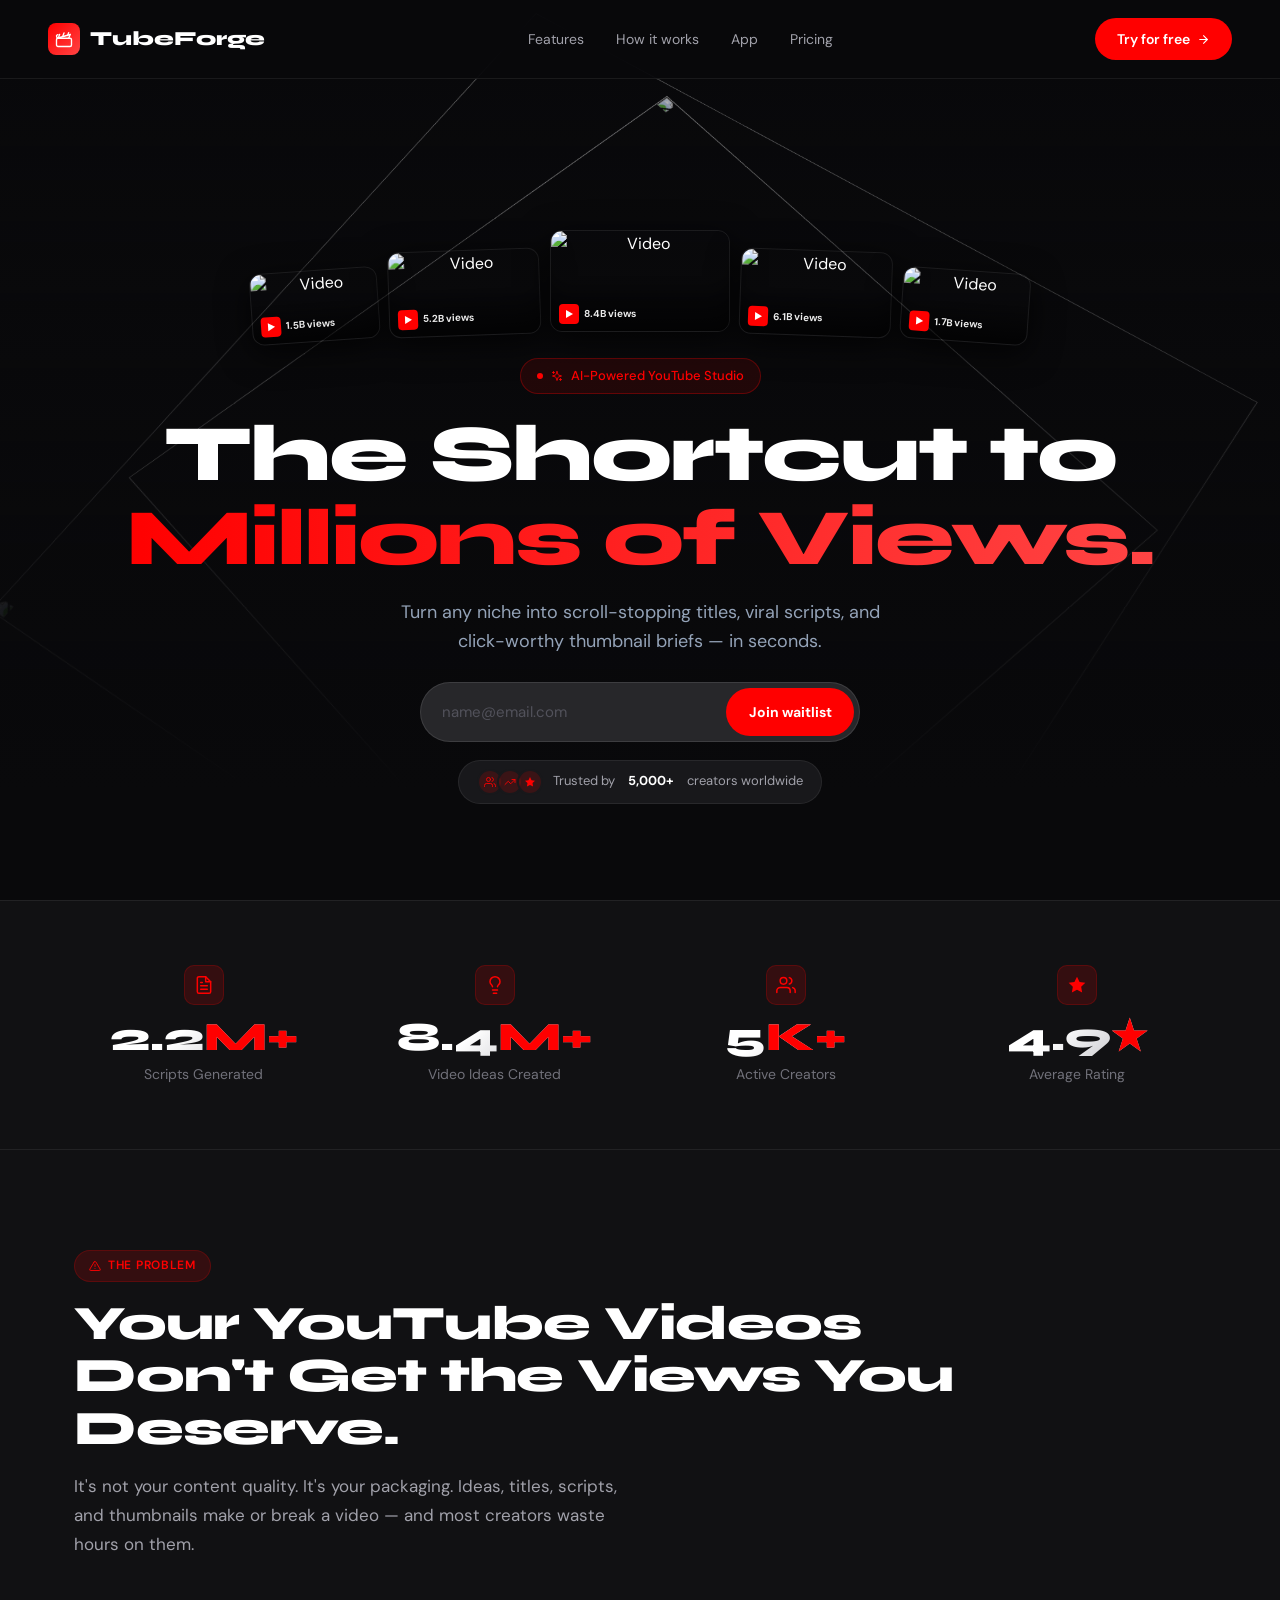
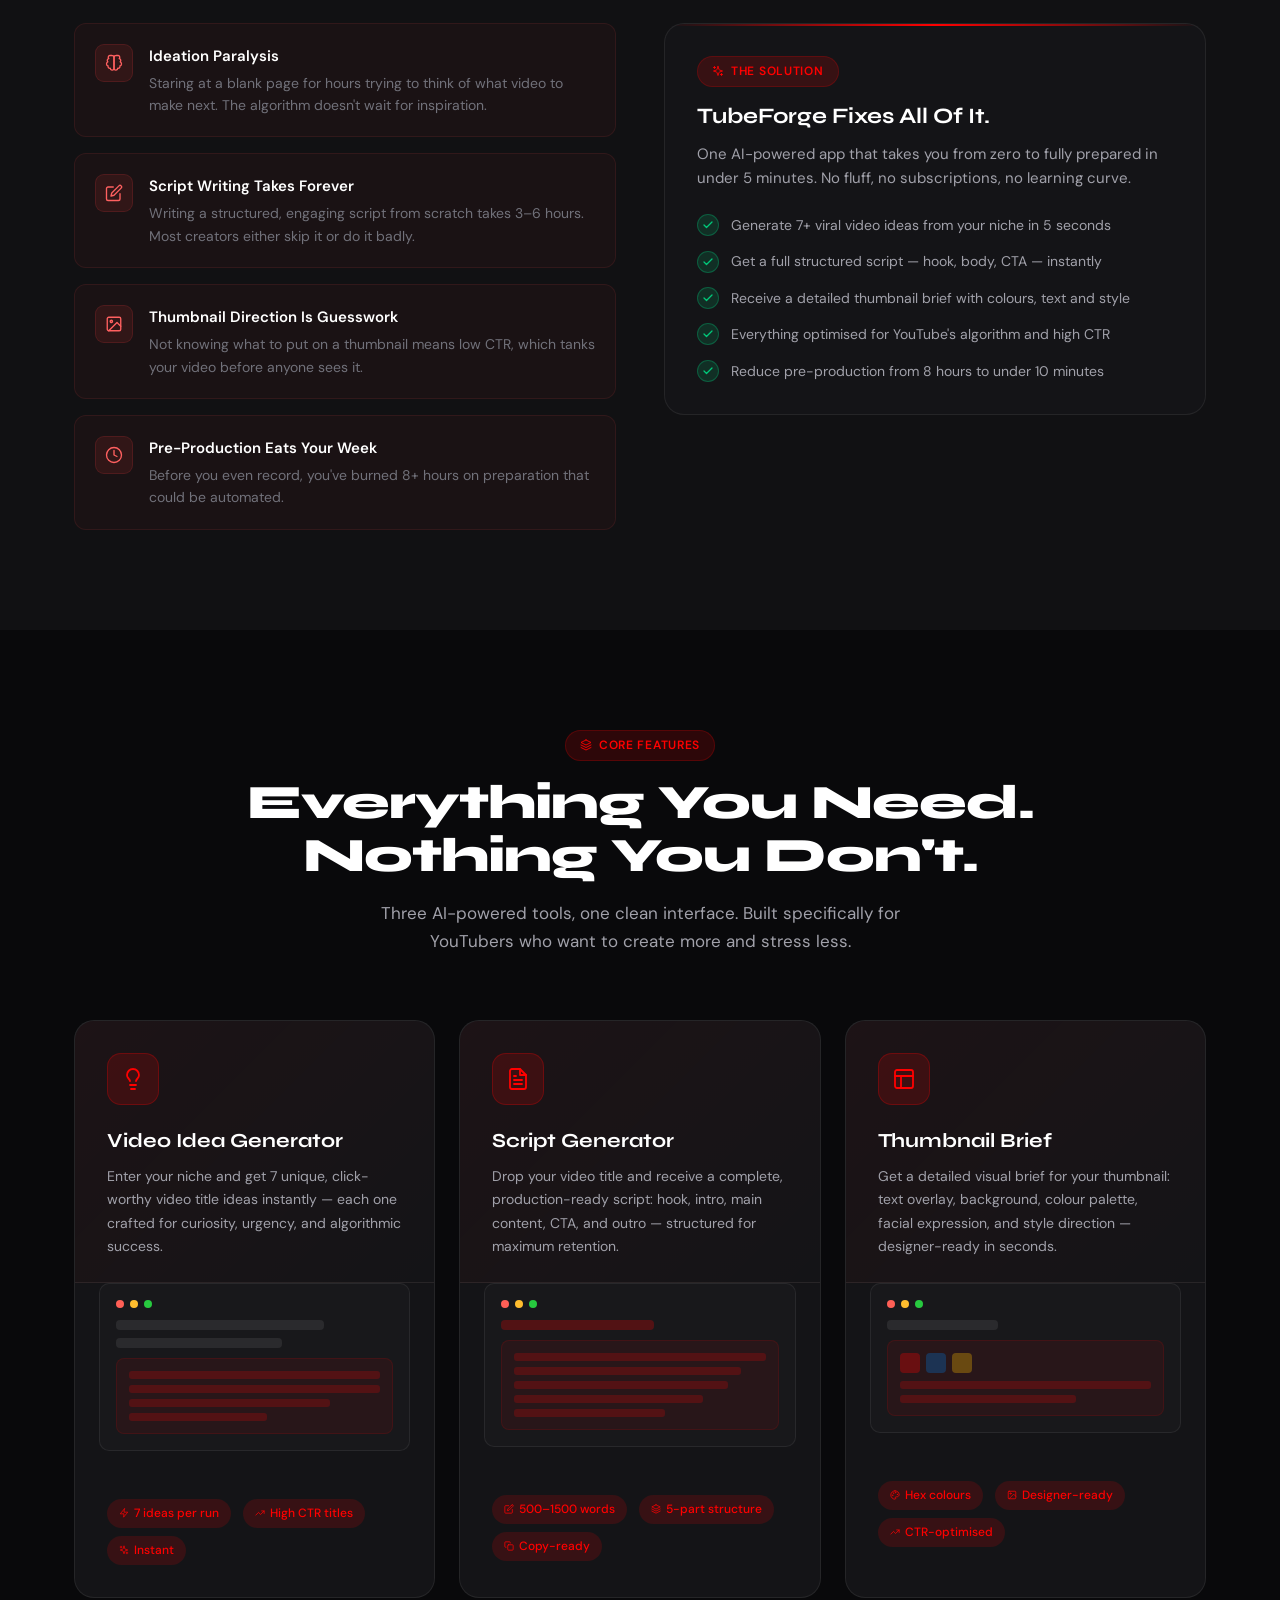
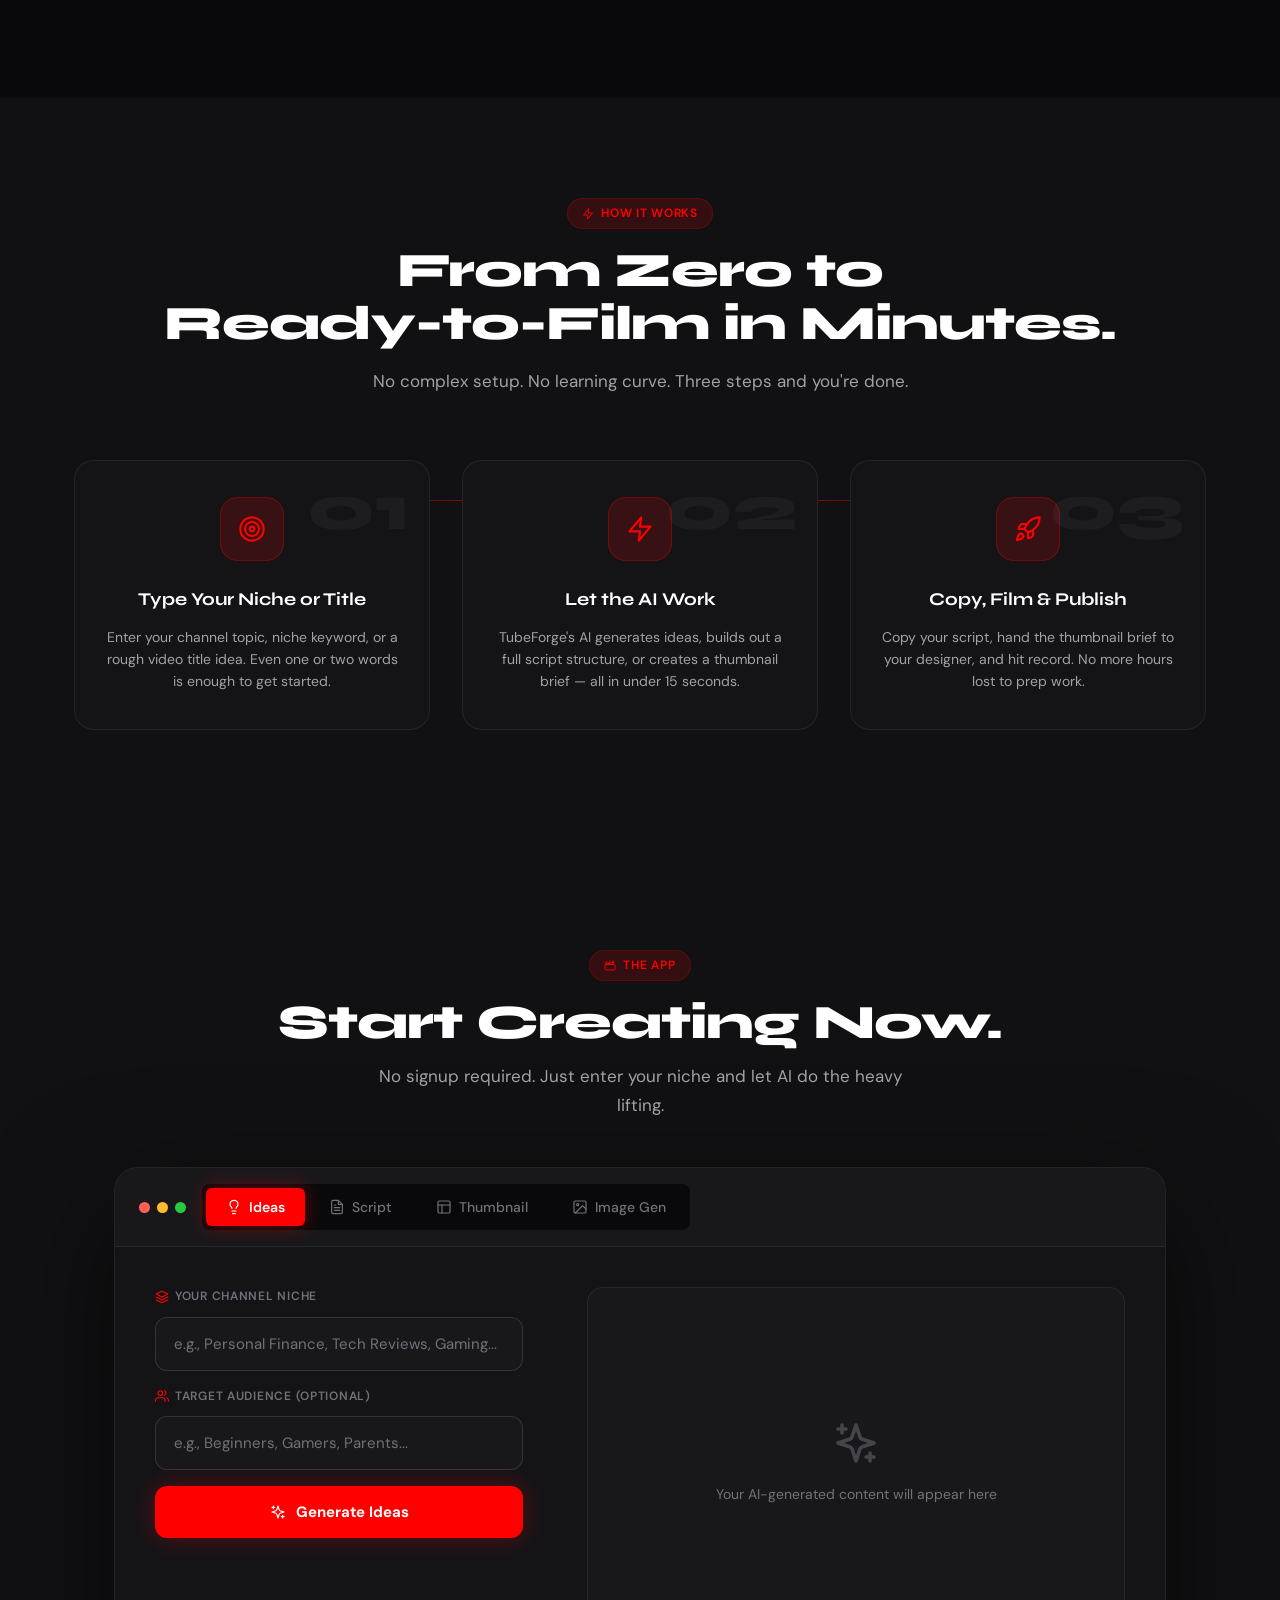
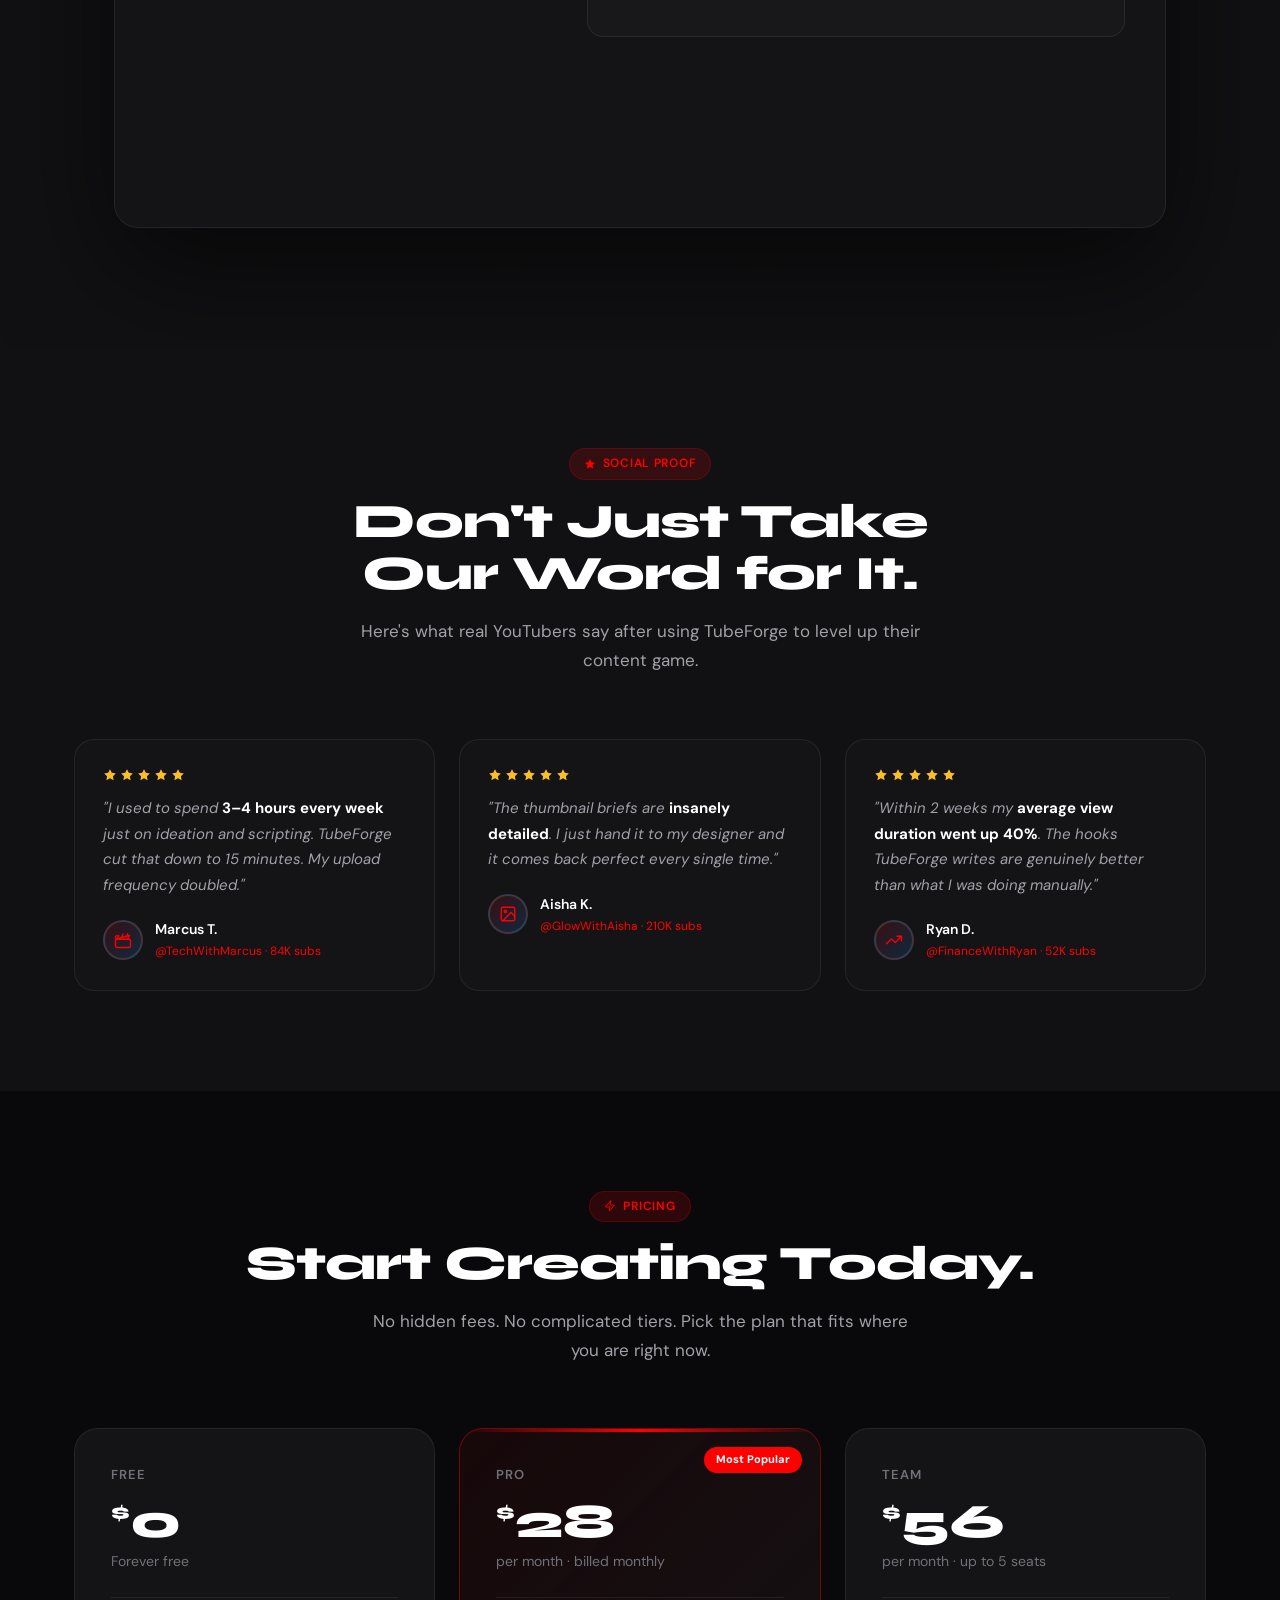
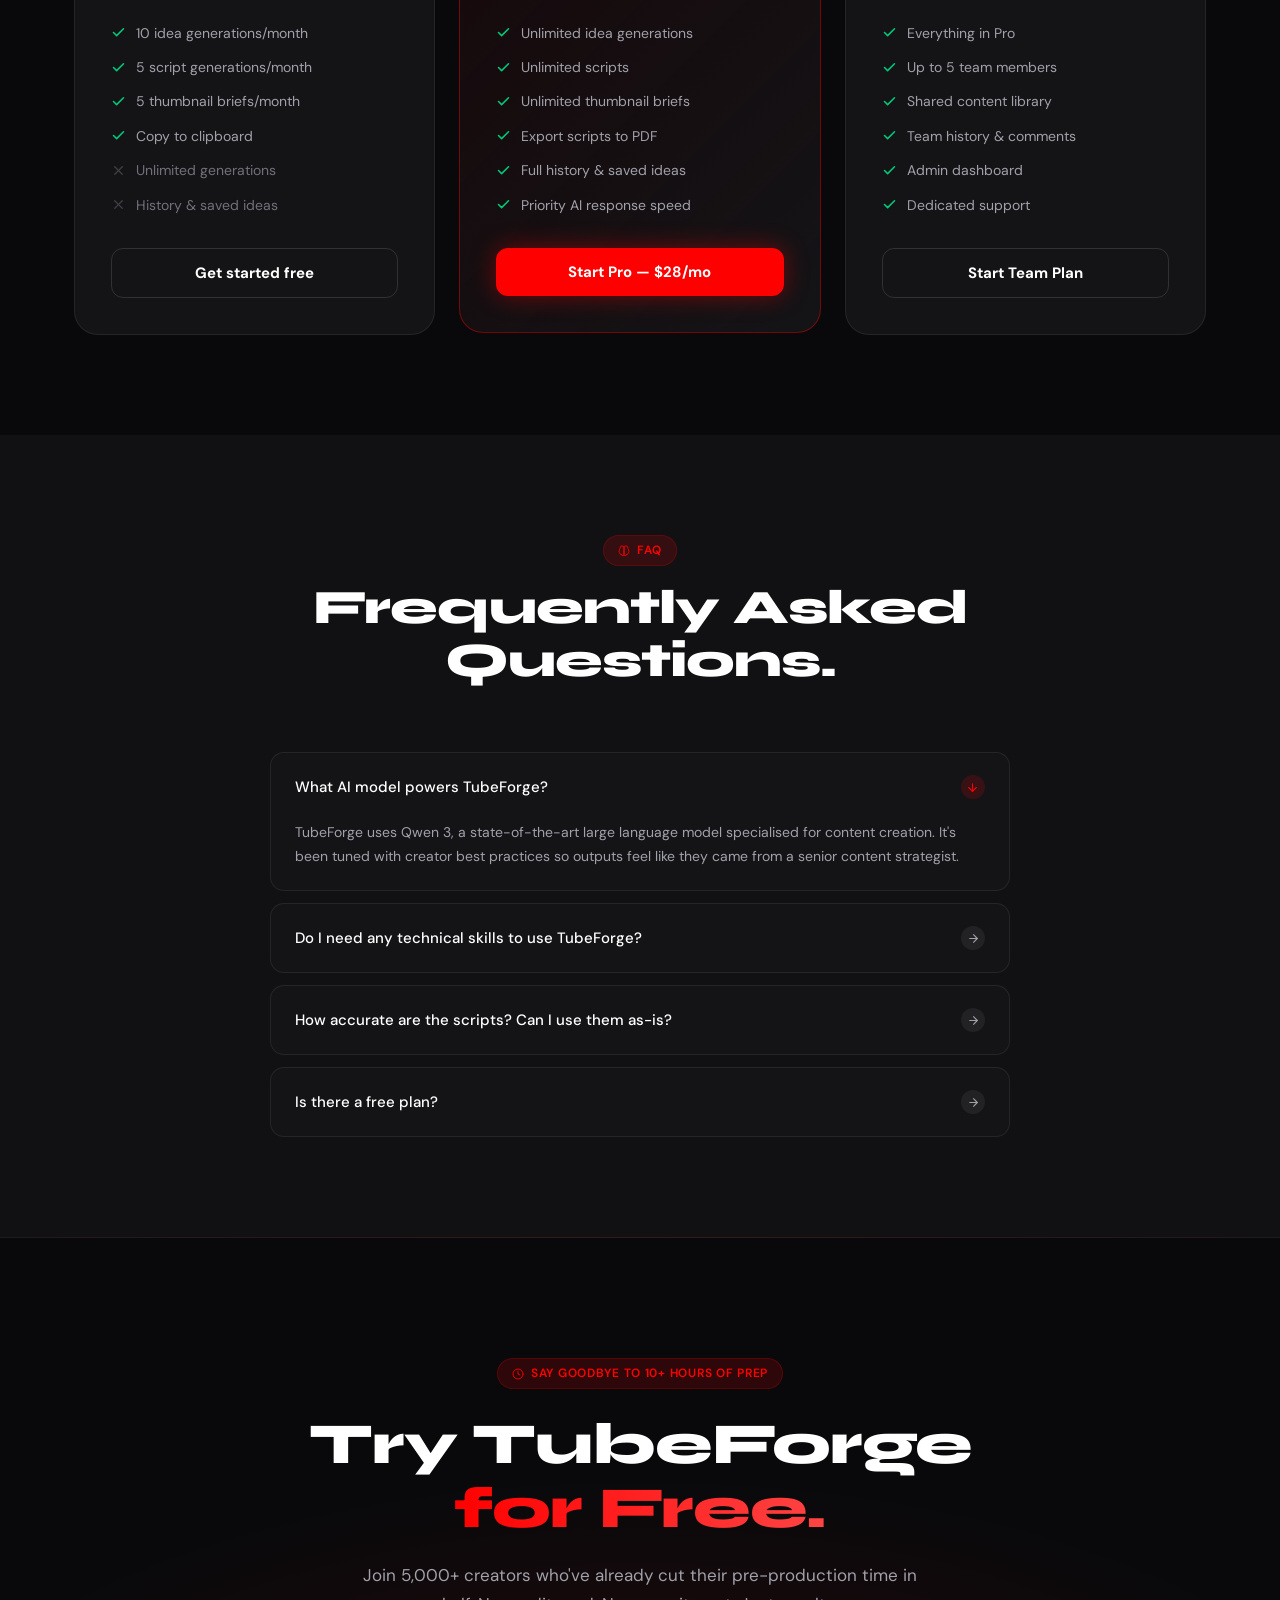
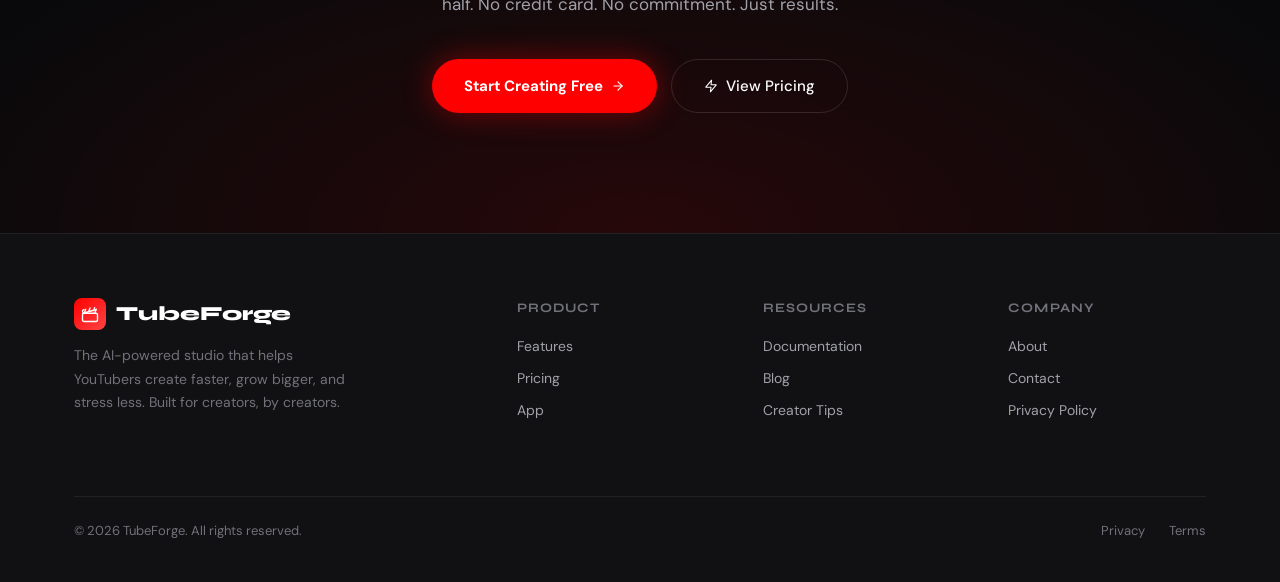
==== target/classes/static/index.html @ 84f844b1 "Initial commit - TubeForge 1.0" ====
<!DOCTYPE html>
<html lang="en">
<head>
  <meta charset="UTF-8" />
  <meta name="viewport" content="width=device-width, initial-scale=1.0" />
  <title>TubeForge — AI Studio for YouTubers</title>
  <link rel="preconnect" href="https://fonts.googleapis.com" />
  <link href="https://fonts.googleapis.com/css2?family=Syne:wght@400;500;600;700;800&family=DM+Sans:ital,opsz,wght@0,9..40,300;0,9..40,400;0,9..40,500;0,9..40,600;1,9..40,400&display=swap" rel="stylesheet" />
  <link rel="stylesheet" href="style.css" />

  <svg xmlns="http://www.w3.org/2000/svg" style="display:none">
    <symbol id="ic-clapper" viewBox="0 0 24 24" fill="none" stroke="currentColor" stroke-width="1.8" stroke-linecap="round" stroke-linejoin="round">
      <path d="M20.2 6 3 11l-.9-2.4c-.3-.8.1-1.7.9-2l1-.3"/><path d="m20.2 6-1.7 4.3"/><path d="M6.2 5.8 5 9.1"/><path d="M12 3.9 10.5 8"/><path d="m18.2 3.5-1.5 4"/><rect x="2" y="11" width="20" height="11" rx="2"/>
    </symbol>
    <symbol id="ic-bulb" viewBox="0 0 24 24" fill="none" stroke="currentColor" stroke-width="1.8" stroke-linecap="round" stroke-linejoin="round">
      <path d="M15 14c.2-1 .7-1.7 1.5-2.5 1-.9 1.5-2.2 1.5-3.5A6 6 0 0 0 6 8c0 1 .2 2.2 1.5 3.5.7.7 1.3 1.5 1.5 2.5"/><path d="M9 18h6M10 22h4"/>
    </symbol>
    <symbol id="ic-doc" viewBox="0 0 24 24" fill="none" stroke="currentColor" stroke-width="1.8" stroke-linecap="round" stroke-linejoin="round">
      <path d="M14 2H6a2 2 0 0 0-2 2v16a2 2 0 0 0 2 2h12a2 2 0 0 0 2-2V8z"/><polyline points="14 2 14 8 20 8"/><line x1="16" y1="13" x2="8" y2="13"/><line x1="16" y1="17" x2="8" y2="17"/><line x1="10" y1="9" x2="8" y2="9"/>
    </symbol>
    <symbol id="ic-image" viewBox="0 0 24 24" fill="none" stroke="currentColor" stroke-width="1.8" stroke-linecap="round" stroke-linejoin="round">
      <rect x="3" y="3" width="18" height="18" rx="2"/><circle cx="8.5" cy="8.5" r="1.5"/><polyline points="21 15 16 10 5 21"/>
    </symbol>
    <symbol id="ic-target" viewBox="0 0 24 24" fill="none" stroke="currentColor" stroke-width="1.8" stroke-linecap="round" stroke-linejoin="round">
      <circle cx="12" cy="12" r="10"/><circle cx="12" cy="12" r="6"/><circle cx="12" cy="12" r="2"/>
    </symbol>
    <symbol id="ic-zap" viewBox="0 0 24 24" fill="none" stroke="currentColor" stroke-width="1.8" stroke-linecap="round" stroke-linejoin="round">
      <polygon points="13 2 3 14 12 14 11 22 21 10 12 10 13 2"/>
    </symbol>
    <symbol id="ic-rocket" viewBox="0 0 24 24" fill="none" stroke="currentColor" stroke-width="1.8" stroke-linecap="round" stroke-linejoin="round">
      <path d="M4.5 16.5c-1.5 1.26-2 5-2 5s3.74-.5 5-2c.71-.84.7-2.13-.09-2.91a2.18 2.18 0 0 0-2.91-.09z"/><path d="m12 15-3-3a22 22 0 0 1 2-3.95A12.88 12.88 0 0 1 22 2c0 2.72-.78 7.5-6 11a22.35 22.35 0 0 1-4 2z"/><path d="M9 12H4s.55-3.03 2-4c1.62-1.08 5 0 5 0"/><path d="M12 15v5s3.03-.55 4-2c1.08-1.62 0-5 0-5"/>
    </symbol>
    <symbol id="ic-brain" viewBox="0 0 24 24" fill="none" stroke="currentColor" stroke-width="1.8" stroke-linecap="round" stroke-linejoin="round">
      <path d="M9.5 2A2.5 2.5 0 0 1 12 4.5v15a2.5 2.5 0 0 1-4.96-.44 2.5 2.5 0 0 1-2.96-3.08 3 3 0 0 1-.34-5.58 2.5 2.5 0 0 1 1.32-4.24 2.5 2.5 0 0 1 1.44-4.24Z"/><path d="M14.5 2A2.5 2.5 0 0 0 12 4.5v15a2.5 2.5 0 0 0 4.96-.44 2.5 2.5 0 0 0 2.96-3.08 3 3 0 0 0 .34-5.58 2.5 2.5 0 0 0-1.32-4.24 2.5 2.5 0 0 0-1.44-4.24Z"/>
    </symbol>
    <symbol id="ic-clock" viewBox="0 0 24 24" fill="none" stroke="currentColor" stroke-width="1.8" stroke-linecap="round" stroke-linejoin="round">
      <circle cx="12" cy="12" r="10"/><polyline points="12 6 12 12 16 14"/>
    </symbol>
    <symbol id="ic-chart" viewBox="0 0 24 24" fill="none" stroke="currentColor" stroke-width="1.8" stroke-linecap="round" stroke-linejoin="round">
      <polyline points="22 7 13.5 15.5 8.5 10.5 2 17"/><polyline points="16 7 22 7 22 13"/>
    </symbol>
    <symbol id="ic-users" viewBox="0 0 24 24" fill="none" stroke="currentColor" stroke-width="1.8" stroke-linecap="round" stroke-linejoin="round">
      <path d="M17 21v-2a4 4 0 0 0-4-4H5a4 4 0 0 0-4 4v2"/><circle cx="9" cy="7" r="4"/><path d="M23 21v-2a4 4 0 0 0-3-3.87"/><path d="M16 3.13a4 4 0 0 1 0 7.75"/>
    </symbol>
    <symbol id="ic-star" viewBox="0 0 24 24" fill="currentColor" stroke="none">
      <polygon points="12 2 15.09 8.26 22 9.27 17 14.14 18.18 21.02 12 17.77 5.82 21.02 7 14.14 2 9.27 8.91 8.26 12 2"/>
    </symbol>
    <symbol id="ic-check" viewBox="0 0 24 24" fill="none" stroke="currentColor" stroke-width="2.5" stroke-linecap="round" stroke-linejoin="round">
      <polyline points="20 6 9 17 4 12"/>
    </symbol>
    <symbol id="ic-x" viewBox="0 0 24 24" fill="none" stroke="currentColor" stroke-width="2" stroke-linecap="round">
      <line x1="18" y1="6" x2="6" y2="18"/><line x1="6" y1="6" x2="18" y2="18"/>
    </symbol>
    <symbol id="ic-arrow" viewBox="0 0 24 24" fill="none" stroke="currentColor" stroke-width="2" stroke-linecap="round" stroke-linejoin="round">
      <line x1="5" y1="12" x2="19" y2="12"/><polyline points="12 5 19 12 12 19"/>
    </symbol>
    <symbol id="ic-copy" viewBox="0 0 24 24" fill="none" stroke="currentColor" stroke-width="1.8" stroke-linecap="round" stroke-linejoin="round">
      <rect x="9" y="9" width="13" height="13" rx="2"/><path d="M5 15H4a2 2 0 0 1-2-2V4a2 2 0 0 1 2-2h9a2 2 0 0 1 2 2v1"/>
    </symbol>
    <symbol id="ic-sparkles" viewBox="0 0 24 24" fill="none" stroke="currentColor" stroke-width="1.8" stroke-linecap="round" stroke-linejoin="round">
      <path d="m12 3-1.912 5.813a2 2 0 0 1-1.275 1.275L3 12l5.813 1.912a2 2 0 0 1 1.275 1.275L12 21l1.912-5.813a2 2 0 0 1 1.275-1.275L21 12l-5.813-1.912a2 2 0 0 1-1.275-1.275L12 3Z"/><path d="M5 3v4M19 17v4M3 5h4M17 19h4"/>
    </symbol>
    <symbol id="ic-layers" viewBox="0 0 24 24" fill="none" stroke="currentColor" stroke-width="1.8" stroke-linecap="round" stroke-linejoin="round">
      <polygon points="12 2 2 7 12 12 22 7 12 2"/><polyline points="2 17 12 22 22 17"/><polyline points="2 12 12 17 22 12"/>
    </symbol>
    <symbol id="ic-palette" viewBox="0 0 24 24" fill="none" stroke="currentColor" stroke-width="1.8" stroke-linecap="round" stroke-linejoin="round">
      <circle cx="13.5" cy="6.5" r=".5" fill="currentColor"/><circle cx="17.5" cy="10.5" r=".5" fill="currentColor"/><circle cx="8.5" cy="7.5" r=".5" fill="currentColor"/><circle cx="6.5" cy="12.5" r=".5" fill="currentColor"/><path d="M12 2C6.5 2 2 6.5 2 12s4.5 10 10 10c.926 0 1.648-.746 1.648-1.688 0-.437-.18-.835-.437-1.125-.29-.289-.438-.652-.438-1.125a1.64 1.64 0 0 1 1.668-1.668h1.996c3.051 0 5.555-2.503 5.555-5.554C21.965 6.012 17.461 2 12 2z"/>
    </symbol>
    <symbol id="ic-alert" viewBox="0 0 24 24" fill="none" stroke="currentColor" stroke-width="1.8" stroke-linecap="round" stroke-linejoin="round">
      <path d="M10.29 3.86L1.82 18a2 2 0 0 0 1.71 3h16.94a2 2 0 0 0 1.71-3L13.71 3.86a2 2 0 0 0-3.42 0z"/><line x1="12" y1="9" x2="12" y2="13"/><line x1="12" y1="17" x2="12.01" y2="17"/>
    </symbol>
    <symbol id="ic-pen" viewBox="0 0 24 24" fill="none" stroke="currentColor" stroke-width="1.8" stroke-linecap="round" stroke-linejoin="round">
      <path d="M11 4H4a2 2 0 0 0-2 2v14a2 2 0 0 0 2 2h14a2 2 0 0 0 2-2v-7"/><path d="M18.5 2.5a2.121 2.121 0 0 1 3 3L12 15l-4 1 1-4 9.5-9.5z"/>
    </symbol>
    <symbol id="ic-layout" viewBox="0 0 24 24" fill="none" stroke="currentColor" stroke-width="1.8" stroke-linecap="round" stroke-linejoin="round">
      <rect x="3" y="3" width="18" height="18" rx="2"/><line x1="3" y1="9" x2="21" y2="9"/><line x1="9" y1="21" x2="9" y2="9"/>
    </symbol>
  </svg>
</head>
<body>

<nav>
  <div class="logo">
    <div class="logo-icon"><svg class="i" width="18" height="18"><use href="#ic-clapper"/></svg></div>
    TubeForge
  </div>
  <div class="nav-links">
    <a href="#features">Features</a>
    <a href="#how">How it works</a>
    <a href="#app">App</a>
    <a href="#pricing">Pricing</a>
  </div>
  <a href="#app" class="nav-cta">
    Try for free
    <svg class="i" width="13" height="13"><use href="#ic-arrow"/></svg>
  </a>
</nav>


<section class="hero">
  <div class="hero-deco">
    <div class="spin-cw">
      <img class="deco-img deco-back" src="https://framerusercontent.com/images/oqZEqzDEgSLygmUDuZAYNh2XQ9U.png?scale-down-to=2048" alt="" />
    </div>
    <div class="spin-ccw">
      <img class="deco-img deco-mid" src="https://framerusercontent.com/images/UbucGYsHDAUHfaGZNjwyCzViw8.png?scale-down-to=1024" alt="" />
    </div>
    <div class="spin-cw">
      <img class="deco-img deco-front" src="https://framerusercontent.com/images/Ans5PAxtJfg3CwxlrPMSshx2Pqc.png" alt="" />
    </div>
  </div>
  <div class="hero-fade"></div>

  <div class="hero-content fade-up">
    <div class="yt-thumbs">
      <div class="yt-thumb sm">
        <img src="https://img.youtube.com/vi/dQw4w9WgXcQ/mqdefault.jpg" alt="Video" loading="lazy" />
        <div class="yt-meta">
          <div class="yt-play-icon"><svg width="10" height="10" viewBox="0 0 10 10" fill="white"><polygon points="2,1 9,5 2,9"/></svg></div>
          <span class="yt-views">1.5B views</span>
        </div>
      </div>
      <div class="yt-thumb md">
        <img src="https://img.youtube.com/vi/9bZkp7q19f0/mqdefault.jpg" alt="Video" loading="lazy" />
        <div class="yt-meta">
          <div class="yt-play-icon"><svg width="10" height="10" viewBox="0 0 10 10" fill="white"><polygon points="2,1 9,5 2,9"/></svg></div>
          <span class="yt-views">5.2B views</span>
        </div>
      </div>
      <div class="yt-thumb lg">
        <img src="https://img.youtube.com/vi/kJQP7kiw5Fk/mqdefault.jpg" alt="Video" loading="lazy" />
        <div class="yt-meta">
          <div class="yt-play-icon"><svg width="10" height="10" viewBox="0 0 10 10" fill="white"><polygon points="2,1 9,5 2,9"/></svg></div>
          <span class="yt-views">8.4B views</span>
        </div>
      </div>
      <div class="yt-thumb md">
        <img src="https://img.youtube.com/vi/JGwWNGJdvx8/mqdefault.jpg" alt="Video" loading="lazy" />
        <div class="yt-meta">
          <div class="yt-play-icon"><svg width="10" height="10" viewBox="0 0 10 10" fill="white"><polygon points="2,1 9,5 2,9"/></svg></div>
          <span class="yt-views">6.1B views</span>
        </div>
      </div>
      <div class="yt-thumb sm">
        <img src="https://img.youtube.com/vi/fJ9rUzIMcZQ/mqdefault.jpg" alt="Video" loading="lazy" />
        <div class="yt-meta">
          <div class="yt-play-icon"><svg width="10" height="10" viewBox="0 0 10 10" fill="white"><polygon points="2,1 9,5 2,9"/></svg></div>
          <span class="yt-views">1.7B views</span>
        </div>
      </div>
    </div>

    <div class="badge">
      <span class="badge-dot"></span>
      <svg class="i" width="12" height="12"><use href="#ic-sparkles"/></svg>
      AI-Powered YouTube Studio
    </div>

    <h1 class="hero-title">The Shortcut to<br><span class="accent">Millions of Views.</span></h1>

    <p class="hero-sub">Turn any niche into scroll-stopping titles, viral scripts, and click-worthy thumbnail briefs — in seconds.</p>

    <div class="waitlist-wrap" id="wl-wrap">
      <canvas class="confetti-canvas" id="wl-canvas"></canvas>
      <div class="wl-success" id="wl-success">
        <div class="cel-ring" style="animation-delay:0s"></div>
        <div class="cel-ring" style="animation-delay:.15s"></div>
        <div class="cel-ring" style="animation-delay:.3s"></div>
        <div class="wl-success-inner">
          <div class="wl-check-bg">
            <svg width="20" height="20" fill="none" stroke="#000" stroke-width="3" stroke-linecap="round" stroke-linejoin="round" viewBox="0 0 24 24">
              <path class="wl-checkpath" d="M5 13l4 4L19 7"/>
            </svg>
          </div>
          <span>You're on the list!</span>
        </div>
      </div>
      <div class="wl-form" id="wl-form">
        <input class="wl-input" id="wl-input" type="email" placeholder="name@email.com" autocomplete="email" />
        <div class="wl-btn-wrap">
          <button class="wl-btn" id="wl-btn" onclick="wlSubmit()">
            <span id="wl-btn-label">Join waitlist</span>
            <svg id="wl-spinner" class="wl-spinner" style="display:none" fill="none" viewBox="0 0 24 24">
              <circle cx="12" cy="12" r="10" stroke="rgba(255,255,255,.3)" stroke-width="4"/>
              <path fill="#fff" d="M4 12a8 8 0 018-8V0C5.373 0 0 5.373 0 12h4zm2 5.291A7.962 7.962 0 014 12H0c0 3.042 1.135 5.824 3 7.938l3-2.647z"/>
            </svg>
          </button>
        </div>
      </div>
    </div>

    <div class="proof fade-up d4">
      <div class="proof-icons">
        <div class="proof-icon"><svg class="i" width="12" height="12"><use href="#ic-users"/></svg></div>
        <div class="proof-icon"><svg class="i" width="12" height="12"><use href="#ic-chart"/></svg></div>
        <div class="proof-icon"><svg class="i" width="12" height="12"><use href="#ic-star"/></svg></div>
      </div>
      Trusted by <strong>&nbsp;5,000+&nbsp;</strong> creators worldwide
    </div>
  </div>
</section>


<div class="stats-bar">
  <div class="container">
    <div class="stats-grid">
      <div class="stat-item">
        <div class="stat-icon"><svg class="i" width="20" height="20"><use href="#ic-doc"/></svg></div>
        <div class="stat-num">2.2<em>M+</em></div>
        <div class="stat-lbl">Scripts Generated</div>
      </div>
      <div class="stat-item">
        <div class="stat-icon"><svg class="i" width="20" height="20"><use href="#ic-bulb"/></svg></div>
        <div class="stat-num">8.4<em>M+</em></div>
        <div class="stat-lbl">Video Ideas Created</div>
      </div>
      <div class="stat-item">
        <div class="stat-icon"><svg class="i" width="20" height="20"><use href="#ic-users"/></svg></div>
        <div class="stat-num">5<em>K+</em></div>
        <div class="stat-lbl">Active Creators</div>
      </div>
      <div class="stat-item">
        <div class="stat-icon"><svg class="i" width="20" height="20"><use href="#ic-star"/></svg></div>
        <div class="stat-num">4.9<em>★</em></div>
        <div class="stat-lbl">Average Rating</div>
      </div>
    </div>
  </div>
</div>


<section class="prob-sec">
  <div class="container">
    <div class="sec-label"><svg class="i" width="12" height="12"><use href="#ic-alert"/></svg> The Problem</div>
    <h2 class="sec-title">Your YouTube Videos<br>Don't Get the Views You Deserve.</h2>
    <p class="sec-sub">It's not your content quality. It's your packaging. Ideas, titles, scripts, and thumbnails make or break a video — and most creators waste hours on them.</p>
    <div class="prob-grid">
      <div class="prob-list">
        <div class="prob-item">
          <div class="prob-icon"><svg class="i" width="18" height="18"><use href="#ic-brain"/></svg></div>
          <div><h4>Ideation Paralysis</h4><p>Staring at a blank page for hours trying to think of what video to make next. The algorithm doesn't wait for inspiration.</p></div>
        </div>
        <div class="prob-item">
          <div class="prob-icon"><svg class="i" width="18" height="18"><use href="#ic-pen"/></svg></div>
          <div><h4>Script Writing Takes Forever</h4><p>Writing a structured, engaging script from scratch takes 3–6 hours. Most creators either skip it or do it badly.</p></div>
        </div>
        <div class="prob-item">
          <div class="prob-icon"><svg class="i" width="18" height="18"><use href="#ic-image"/></svg></div>
          <div><h4>Thumbnail Direction Is Guesswork</h4><p>Not knowing what to put on a thumbnail means low CTR, which tanks your video before anyone sees it.</p></div>
        </div>
        <div class="prob-item">
          <div class="prob-icon"><svg class="i" width="18" height="18"><use href="#ic-clock"/></svg></div>
          <div><h4>Pre-Production Eats Your Week</h4><p>Before you even record, you've burned 8+ hours on preparation that could be automated.</p></div>
        </div>
      </div>
      <div class="sol-card">
        <div class="sec-label" style="margin-bottom:12px"><svg class="i" width="12" height="12"><use href="#ic-sparkles"/></svg> The Solution</div>
        <h3>TubeForge Fixes All Of It.</h3>
        <p>One AI-powered app that takes you from zero to fully prepared in under 5 minutes. No fluff, no subscriptions, no learning curve.</p>
        <div class="checks">
          <div class="chk"><div class="chk-icon"><svg class="i" width="12" height="12"><use href="#ic-check"/></svg></div>Generate 7+ viral video ideas from your niche in 5 seconds</div>
          <div class="chk"><div class="chk-icon"><svg class="i" width="12" height="12"><use href="#ic-check"/></svg></div>Get a full structured script — hook, body, CTA — instantly</div>
          <div class="chk"><div class="chk-icon"><svg class="i" width="12" height="12"><use href="#ic-check"/></svg></div>Receive a detailed thumbnail brief with colours, text and style</div>
          <div class="chk"><div class="chk-icon"><svg class="i" width="12" height="12"><use href="#ic-check"/></svg></div>Everything optimised for YouTube's algorithm and high CTR</div>
          <div class="chk"><div class="chk-icon"><svg class="i" width="12" height="12"><use href="#ic-check"/></svg></div>Reduce pre-production from 8 hours to under 10 minutes</div>
        </div>
      </div>
    </div>
  </div>
</section>


<section id="features">
  <div class="container">
    <div class="ct">
      <div class="sec-label"><svg class="i" width="12" height="12"><use href="#ic-layers"/></svg> Core Features</div>
      <h2 class="sec-title">Everything You Need.<br>Nothing You Don't.</h2>
      <p class="sec-sub">Three AI-powered tools, one clean interface. Built specifically for YouTubers who want to create more and stress less.</p>
    </div>
    <div class="feat-grid">
      <div class="feat-card">
        <div class="feat-top">
          <div class="feat-icon"><svg class="i" width="24" height="24"><use href="#ic-bulb"/></svg></div>
          <h3>Video Idea Generator</h3>
          <p>Enter your niche and get 7 unique, click-worthy video title ideas instantly — each one crafted for curiosity, urgency, and algorithmic success.</p>
        </div>
        <div class="mock">
          <div class="mock-bar"><div class="mock-dot" style="background:#ff5f56"></div><div class="mock-dot" style="background:#ffbd2e"></div><div class="mock-dot" style="background:#27c93f"></div></div>
          <div class="ml" style="width:75%"></div><div class="ml s"></div>
          <div class="mr" style="margin-top:10px"><div class="mrl"></div><div class="mrl"></div><div class="mrl" style="width:80%"></div><div class="mrl" style="width:55%"></div></div>
        </div>
        <div class="feat-bot">
          <span class="pill"><svg class="i" width="10" height="10"><use href="#ic-zap"/></svg>7 ideas per run</span>
          <span class="pill"><svg class="i" width="10" height="10"><use href="#ic-chart"/></svg>High CTR titles</span>
          <span class="pill"><svg class="i" width="10" height="10"><use href="#ic-sparkles"/></svg>Instant</span>
        </div>
      </div>

      <div class="feat-card">
        <div class="feat-top">
          <div class="feat-icon"><svg class="i" width="24" height="24"><use href="#ic-doc"/></svg></div>
          <h3>Script Generator</h3>
          <p>Drop your video title and receive a complete, production-ready script: hook, intro, main content, CTA, and outro — structured for maximum retention.</p>
        </div>
        <div class="mock">
          <div class="mock-bar"><div class="mock-dot" style="background:#ff5f56"></div><div class="mock-dot" style="background:#ffbd2e"></div><div class="mock-dot" style="background:#27c93f"></div></div>
          <div class="ml g" style="width:55%"></div>
          <div class="mr" style="margin-top:10px"><div class="mrl"></div><div class="mrl" style="width:90%"></div><div class="mrl" style="width:85%"></div><div class="mrl" style="width:75%"></div><div class="mrl" style="width:60%"></div></div>
        </div>
        <div class="feat-bot">
          <span class="pill"><svg class="i" width="10" height="10"><use href="#ic-pen"/></svg>500–1500 words</span>
          <span class="pill"><svg class="i" width="10" height="10"><use href="#ic-layers"/></svg>5-part structure</span>
          <span class="pill"><svg class="i" width="10" height="10"><use href="#ic-copy"/></svg>Copy-ready</span>
        </div>
      </div>

      <div class="feat-card">
        <div class="feat-top">
          <div class="feat-icon"><svg class="i" width="24" height="24"><use href="#ic-layout"/></svg></div>
          <h3>Thumbnail Brief</h3>
          <p>Get a detailed visual brief for your thumbnail: text overlay, background, colour palette, facial expression, and style direction — designer-ready in seconds.</p>
        </div>
        <div class="mock">
          <div class="mock-bar"><div class="mock-dot" style="background:#ff5f56"></div><div class="mock-dot" style="background:#ffbd2e"></div><div class="mock-dot" style="background:#27c93f"></div></div>
          <div class="ml xs"></div>
          <div class="mr" style="margin-top:10px">
            <div style="display:flex;gap:6px;margin-bottom:8px">
              <div style="width:20px;height:20px;border-radius:4px;background:rgba(255,0,0,.3)"></div>
              <div style="width:20px;height:20px;border-radius:4px;background:rgba(0,121,218,.3)"></div>
              <div style="width:20px;height:20px;border-radius:4px;background:rgba(255,191,0,.3)"></div>
            </div>
            <div class="mrl"></div><div class="mrl" style="width:70%"></div>
          </div>
        </div>
        <div class="feat-bot">
          <span class="pill"><svg class="i" width="10" height="10"><use href="#ic-palette"/></svg>Hex colours</span>
          <span class="pill"><svg class="i" width="10" height="10"><use href="#ic-image"/></svg>Designer-ready</span>
          <span class="pill"><svg class="i" width="10" height="10"><use href="#ic-chart"/></svg>CTR-optimised</span>
        </div>
      </div>
    </div>
  </div>
</section>


<section class="how-sec" id="how">
  <div class="container">
    <div class="ct">
      <div class="sec-label"><svg class="i" width="12" height="12"><use href="#ic-zap"/></svg> How It Works</div>
      <h2 class="sec-title">From Zero to<br>Ready-to-Film in Minutes.</h2>
      <p class="sec-sub">No complex setup. No learning curve. Three steps and you're done.</p>
    </div>
    <div class="steps-grid">
      <div class="step-card">
        <div class="step-num">01</div>
        <div class="step-icon"><svg class="i" width="28" height="28"><use href="#ic-target"/></svg></div>
        <h3>Type Your Niche or Title</h3>
        <p>Enter your channel topic, niche keyword, or a rough video title idea. Even one or two words is enough to get started.</p>
      </div>
      <div class="step-card">
        <div class="step-num">02</div>
        <div class="step-icon"><svg class="i" width="28" height="28"><use href="#ic-zap"/></svg></div>
        <h3>Let the AI Work</h3>
        <p>TubeForge's AI generates ideas, builds out a full script structure, or creates a thumbnail brief — all in under 15 seconds.</p>
      </div>
      <div class="step-card">
        <div class="step-num">03</div>
        <div class="step-icon"><svg class="i" width="28" height="28"><use href="#ic-rocket"/></svg></div>
        <h3>Copy, Film &amp; Publish</h3>
        <p>Copy your script, hand the thumbnail brief to your designer, and hit record. No more hours lost to prep work.</p>
      </div>
    </div>
  </div>
</section>


<section class="app-sec" id="app">
  <div class="app-wrap">
    <div class="app-header">
      <div class="sec-label"><svg class="i" width="12" height="12"><use href="#ic-clapper"/></svg> The App</div>
      <h2 class="sec-title">Start Creating Now.</h2>
      <p class="sec-sub">No signup required. Just enter your niche and let AI do the heavy lifting.</p>
    </div>

    <div class="app-container">
      <div class="app-bar">
        <div class="app-dots">
          <div class="app-d" style="background:#ff5f56"></div>
          <div class="app-d" style="background:#ffbd2e"></div>
          <div class="app-d" style="background:#27c93f"></div>
        </div>
        <div class="app-tabs">
          <button class="atab on" data-tab="ideas">
            <svg class="i" width="16" height="16"><use href="#ic-bulb"/></svg> Ideas
          </button>
          <button class="atab" data-tab="script">
            <svg class="i" width="16" height="16"><use href="#ic-doc"/></svg> Script
          </button>
          <button class="atab" data-tab="thumbnail">
            <svg class="i" width="16" height="16"><use href="#ic-layout"/></svg> Thumbnail
          </button>
          <button class="atab" data-tab="image">
            <svg class="i" width="16" height="16"><use href="#ic-image"/></svg> Image Gen
          </button>
        </div>
      </div>

      <div class="app-body">
        <!-- INPUT SIDE -->
        <div class="app-input">
          <!-- Ideas Tab Inputs -->
          <div class="tab-content" id="tab-ideas">
            <div class="app-label"><svg class="i" width="14" height="14"><use href="#ic-layers"/></svg> Your Channel Niche</div>
            <input type="text" class="app-input-field" id="ideas-niche" placeholder="e.g., Personal Finance, Tech Reviews, Gaming..." />
            
            <div class="app-label"><svg class="i" width="14" height="14"><use href="#ic-users"/></svg> Target Audience (optional)</div>
            <input type="text" class="app-input-field" id="ideas-audience" placeholder="e.g., Beginners, Gamers, Parents..." />
            
            <button class="app-genbtn" onclick="generateIdeas()">
              <svg class="i" width="16" height="16"><use href="#ic-sparkles"/></svg>
              <span>Generate Ideas</span>
            </button>
          </div>

          <!-- Script Tab Inputs -->
          <div class="tab-content" id="tab-script" style="display:none">
            <div class="app-label"><svg class="i" width="14" height="14"><use href="#ic-doc"/></svg> Video Title</div>
            <input type="text" class="app-input-field" id="script-title" placeholder="e.g., Stop Saving Money. Do This Instead." />
            
            <div class="app-label"><svg class="i" width="14" height="14"><use href="#ic-users"/></svg> Audience (optional)</div>
            <input type="text" class="app-input-field" id="script-audience" placeholder="e.g., Beginners, 25-35 year olds..." />
            
            <button class="app-genbtn" onclick="generateScript()">
              <svg class="i" width="16" height="16"><use href="#ic-sparkles"/></svg>
              <span>Generate Script</span>
            </button>
          </div>

          <!-- Thumbnail Tab Inputs -->
          <div class="tab-content" id="tab-thumbnail" style="display:none">
            <div class="app-label"><svg class="i" width="14" height="14"><use href="#ic-layout"/></svg> Video Title</div>
            <input type="text" class="app-input-field" id="thumb-title" placeholder="e.g., Stop Saving Money. Do This Instead." />
            
            <button class="app-genbtn" onclick="generateThumbnail()">
              <svg class="i" width="16" height="16"><use href="#ic-sparkles"/></svg>
              <span>Generate Thumbnail Brief</span>
            </button>
          </div>

          <!-- Image Generator Tab Inputs -->
          <div class="tab-content" id="tab-image" style="display:none">
            <div class="app-label"><svg class="i" width="14" height="14"><use href="#ic-image"/></svg> Prompt</div>
            <textarea class="app-input-field app-textarea" id="image-prompt" placeholder="Describe the image you want to generate..."></textarea>
            
            <div class="app-label"><svg class="i" width="14" height="14"><use href="#ic-layers"/></svg> Model</div>
            <select class="app-input-field app-select" id="image-model">
              <option value="urn:air:sdxl:model:fluxai:flux_kontext_max@1">Flux Kontext Max (Best quality)</option>
              <option value="urn:air:sdxl:model:common:sdxl_lightning@3">SDXL Lightning (Fast)</option>
              <option value="urn:air:sdxl:model:common:turbo@3">SDXL Turbo (Quick)</option>
              <option value="urn:air:sdxl:model:common:realism@2">SDXL Realism (Photo)</option>
              <option value="urn:air:sdxl:model:common:anime@2">SDXL Anime</option>
              <option value="urn:air:sdxl:model:common:illustrate@2">SDXL Illustrate</option>
            </select>
            
            <div class="app-label"><svg class="i" width="14" height="14"><use href="#ic-layout"/></svg> Aspect Ratio</div>
            <select class="app-input-field app-select" id="image-aspect">
              <option value="16:9" data-width="1024" data-height="576">YouTube Thumbnail (16:9)</option>
              <option value="9:16" data-width="720" data-height="1280">YouTube Short / Reels (9:16)</option>
              <option value="1:1" data-width="1024" data-height="1024">Instagram Post (1:1)</option>
              <option value="4:5" data-width="960" data-height="1200">Instagram Portrait (4:5)</option>
              <option value="4:3" data-width="1024" data-height="768">Classic (4:3)</option>
              <option value="2:3" data-width="720" data-height="1080">Pinterest (2:3)</option>
            </select>
            
            <button class="app-genbtn app-genbtn-top" id="gen-image-btn" onclick="generateImage()">
              <svg class="i" width="16" height="16"><use href="#ic-sparkles"/></svg>
              <span>Generate Image</span>
            </button>
          </div>
        </div>

        <!-- OUTPUT SIDE -->
        <div class="app-output">
          <div class="app-result" id="result-container">
            <div class="output-empty" id="output-empty">
              <svg class="i" width="48" height="48"><use href="#ic-sparkles"/></svg>
              <p>Your AI-generated content will appear here</p>
            </div>
            <div id="output-content" style="display:none"></div>
          </div>
        </div>
      </div>
    </div>
  </div>
</section>


<section class="testi-sec">
  <div class="container">
    <div class="ct">
      <div class="sec-label"><svg class="i" width="12" height="12"><use href="#ic-star"/></svg> Social Proof</div>
      <h2 class="sec-title">Don't Just Take<br>Our Word for It.</h2>
      <p class="sec-sub">Here's what real YouTubers say after using TubeForge to level up their content game.</p>
    </div>
    <div class="testi-grid">
      <div class="tcard">
        <div class="tstars"><svg class="i" width="14" height="14"><use href="#ic-star"/></svg><svg class="i" width="14" height="14"><use href="#ic-star"/></svg><svg class="i" width="14" height="14"><use href="#ic-star"/></svg><svg class="i" width="14" height="14"><use href="#ic-star"/></svg><svg class="i" width="14" height="14"><use href="#ic-star"/></svg></div>
        <p class="ttext">"I used to spend <strong>3–4 hours every week</strong> just on ideation and scripting. TubeForge cut that down to 15 minutes. My upload frequency doubled."</p>
        <div class="tauthor">
          <div class="tavatar"><svg class="i" width="18" height="18"><use href="#ic-clapper"/></svg></div>
          <div><div class="tname">Marcus T.</div><div class="tchan">@TechWithMarcus · 84K subs</div></div>
        </div>
      </div>

      <div class="tcard">
        <div class="tstars"><svg class="i" width="14" height="14"><use href="#ic-star"/></svg><svg class="i" width="14" height="14"><use href="#ic-star"/></svg><svg class="i" width="14" height="14"><use href="#ic-star"/></svg><svg class="i" width="14" height="14"><use href="#ic-star"/></svg><svg class="i" width="14" height="14"><use href="#ic-star"/></svg></div>
        <p class="ttext">"The thumbnail briefs are <strong>insanely detailed</strong>. I just hand it to my designer and it comes back perfect every single time."</p>
        <div class="tauthor">
          <div class="tavatar"><svg class="i" width="18" height="18"><use href="#ic-image"/></svg></div>
          <div><div class="tname">Aisha K.</div><div class="tchan">@GlowWithAisha · 210K subs</div></div>
        </div>
      </div>

      <div class="tcard">
        <div class="tstars"><svg class="i" width="14" height="14"><use href="#ic-star"/></svg><svg class="i" width="14" height="14"><use href="#ic-star"/></svg><svg class="i" width="14" height="14"><use href="#ic-star"/></svg><svg class="i" width="14" height="14"><use href="#ic-star"/></svg><svg class="i" width="14" height="14"><use href="#ic-star"/></svg></div>
        <p class="ttext">"Within 2 weeks my <strong>average view duration went up 40%</strong>. The hooks TubeForge writes are genuinely better than what I was doing manually."</p>
        <div class="tauthor">
          <div class="tavatar"><svg class="i" width="18" height="18"><use href="#ic-chart"/></svg></div>
          <div><div class="tname">Ryan D.</div><div class="tchan">@FinanceWithRyan · 52K subs</div></div>
        </div>
      </div>
    </div>
  </div>
</section>


<section id="pricing">
  <div class="container">
    <div class="ct">
      <div class="sec-label"><svg class="i" width="12" height="12"><use href="#ic-zap"/></svg> Pricing</div>
      <h2 class="sec-title">Start Creating Today.</h2>
      <p class="sec-sub">No hidden fees. No complicated tiers. Pick the plan that fits where you are right now.</p>
    </div>
    <div class="price-grid">
      <div class="pcard">
        <div class="ptier">Free</div>
        <div class="pamount"><sup>$</sup>0</div>
        <div class="pperiod">Forever free</div>
        <div class="pdiv"></div>
        <div class="pfeats">
          <div class="pfeat"><svg class="i on" width="15" height="15"><use href="#ic-check"/></svg> 10 idea generations/month</div>
          <div class="pfeat"><svg class="i on" width="15" height="15"><use href="#ic-check"/></svg> 5 script generations/month</div>
          <div class="pfeat"><svg class="i on" width="15" height="15"><use href="#ic-check"/></svg> 5 thumbnail briefs/month</div>
          <div class="pfeat"><svg class="i on" width="15" height="15"><use href="#ic-check"/></svg> Copy to clipboard</div>
          <div class="pfeat"><svg class="i off" width="15" height="15"><use href="#ic-x"/></svg> <span class="dim">Unlimited generations</span></div>
          <div class="pfeat"><svg class="i off" width="15" height="15"><use href="#ic-x"/></svg> <span class="dim">History &amp; saved ideas</span></div>
        </div>
        <button class="pbtn pbtn-o">Get started free</button>
      </div>

      <div class="pcard pop">
        <div class="pop-badge">Most Popular</div>
        <div class="ptier">Pro</div>
        <div class="pamount"><sup>$</sup>28</div>
        <div class="pperiod">per month · billed monthly</div>
        <div class="pdiv"></div>
        <div class="pfeats">
          <div class="pfeat"><svg class="i on" width="15" height="15"><use href="#ic-check"/></svg> Unlimited idea generations</div>
          <div class="pfeat"><svg class="i on" width="15" height="15"><use href="#ic-check"/></svg> Unlimited scripts</div>
          <div class="pfeat"><svg class="i on" width="15" height="15"><use href="#ic-check"/></svg> Unlimited thumbnail briefs</div>
          <div class="pfeat"><svg class="i on" width="15" height="15"><use href="#ic-check"/></svg> Export scripts to PDF</div>
          <div class="pfeat"><svg class="i on" width="15" height="15"><use href="#ic-check"/></svg> Full history &amp; saved ideas</div>
          <div class="pfeat"><svg class="i on" width="15" height="15"><use href="#ic-check"/></svg> Priority AI response speed</div>
        </div>
        <button class="pbtn pbtn-g">Start Pro — $28/mo</button>
      </div>

      <div class="pcard">
        <div class="ptier">Team</div>
        <div class="pamount"><sup>$</sup>56</div>
        <div class="pperiod">per month · up to 5 seats</div>
        <div class="pdiv"></div>
        <div class="pfeats">
          <div class="pfeat"><svg class="i on" width="15" height="15"><use href="#ic-check"/></svg> Everything in Pro</div>
          <div class="pfeat"><svg class="i on" width="15" height="15"><use href="#ic-check"/></svg> Up to 5 team members</div>
          <div class="pfeat"><svg class="i on" width="15" height="15"><use href="#ic-check"/></svg> Shared content library</div>
          <div class="pfeat"><svg class="i on" width="15" height="15"><use href="#ic-check"/></svg> Team history &amp; comments</div>
          <div class="pfeat"><svg class="i on" width="15" height="15"><use href="#ic-check"/></svg> Admin dashboard</div>
          <div class="pfeat"><svg class="i on" width="15" height="15"><use href="#ic-check"/></svg> Dedicated support</div>
        </div>
        <button class="pbtn pbtn-o">Start Team Plan</button>
      </div>
    </div>
  </div>
</section>


<section class="faq-sec" id="faq">
  <div class="container">
    <div class="ct">
      <div class="sec-label"><svg class="i" width="12" height="12"><use href="#ic-brain"/></svg> FAQ</div>
      <h2 class="sec-title">Frequently Asked<br>Questions.</h2>
    </div>
    <div class="faq-list">
      <div class="fitem open">
        <button class="fq" onclick="toggleFaq(this)">
          What AI model powers TubeForge?
          <span class="farrow"><svg class="i" width="13" height="13"><use href="#ic-arrow"/></svg></span>
        </button>
        <div class="fans">TubeForge uses Qwen 3, a state-of-the-art large language model specialised for content creation. It's been tuned with creator best practices so outputs feel like they came from a senior content strategist.</div>
      </div>

      <div class="fitem">
        <button class="fq" onclick="toggleFaq(this)">
          Do I need any technical skills to use TubeForge?
          <span class="farrow"><svg class="i" width="13" height="13"><use href="#ic-arrow"/></svg></span>
        </button>
        <div class="fans">None at all. TubeForge has three simple input fields. If you can type and click, you can use TubeForge. No setup, no installation, no API keys needed.</div>
      </div>

      <div class="fitem">
        <button class="fq" onclick="toggleFaq(this)">
          How accurate are the scripts? Can I use them as-is?
          <span class="farrow"><svg class="i" width="13" height="13"><use href="#ic-arrow"/></svg></span>
        </button>
        <div class="fans">The scripts are production-quality and well-structured. Think of TubeForge as a 90% complete first draft — you'll want to add your personal stories, but the structure, hooks, and CTAs are ready to go.</div>
      </div>

      <div class="fitem">
        <button class="fq" onclick="toggleFaq(this)">
          Is there a free plan?
          <span class="farrow"><svg class="i" width="13" height="13"><use href="#ic-arrow"/></svg></span>
        </button>
        <div class="fans">Yes — the Free plan gives you 10 idea generations, 5 scripts, and 5 thumbnail briefs every month at no cost. No credit card required to get started.</div>
      </div>
    </div>
  </div>
</section>


<section class="fcta">
  <div class="sec-label" style="display:inline-flex;margin-bottom:24px"><svg class="i" width="12" height="12"><use href="#ic-clock"/></svg> Say Goodbye to 10+ Hours of Prep</div>
  <h2 class="sec-title">Try TubeForge<br><span style="background:linear-gradient(90deg,var(--red),#ff4444);-webkit-background-clip:text;-webkit-text-fill-color:transparent;background-clip:text">for Free.</span></h2>
  <p class="sec-sub">Join 5,000+ creators who've already cut their pre-production time in half. No credit card. No commitment. Just results.</p>
  <div class="fcta-btns">
    <a href="#app" class="btn-p">Start Creating Free <svg class="i" width="14" height="14"><use href="#ic-arrow"/></svg></a>
    <a href="#pricing" class="btn-g"><svg class="i" width="14" height="14"><use href="#ic-zap"/></svg> View Pricing</a>
  </div>
</section>


<footer>
  <div class="container">
    <div class="foot-grid">
      <div class="foot-brand">
        <div class="logo">
          <div class="logo-icon"><svg class="i" width="18" height="18"><use href="#ic-clapper"/></svg></div>
          TubeForge
        </div>
        <p>The AI-powered studio that helps YouTubers create faster, grow bigger, and stress less. Built for creators, by creators.</p>
      </div>
      <div class="foot-col">
        <h5>Product</h5>
        <a href="#features">Features</a>
        <a href="#pricing">Pricing</a>
        <a href="#app">App</a>
      </div>
      <div class="foot-col">
        <h5>Resources</h5>
        <a href="#">Documentation</a>
        <a href="#">Blog</a>
        <a href="#">Creator Tips</a>
      </div>
      <div class="foot-col">
        <h5>Company</h5>
        <a href="#">About</a>
        <a href="#">Contact</a>
        <a href="#">Privacy Policy</a>
      </div>
    </div>
    <div class="foot-bot">
      <span>© 2026 TubeForge. All rights reserved.</span>
      <div class="foot-links">
        <a href="#">Privacy</a>
        <a href="#">Terms</a>
      </div>
    </div>
  </div>
</footer>

<script src="app.js?v=2"></script>
</body>
</html>
---- target/classes/static/style.css ----
/* TubeForge - Main Stylesheet */
/* Theme: Dark with YouTube-inspired red accents + green for AI */

:root {
  --bg: #09090b;
  --bg2: #111113;
  --bg3: #18181b;
  --bg4: #1f1f23;
  --border: rgba(255,255,255,0.07);
  --border2: rgba(255,255,255,0.12);
  --red: #ff0000;
  --red-dim: rgba(255,0,0,0.15);
  --green: #00c97a;
  --green-dim: rgba(0,201,122,0.15);
  --green-glow: rgba(0,201,122,0.35);
  --text: #ffffff;
  --text2: #e4e4e7;
  --muted: #71717a;
  --muted2: #a1a1aa;
  --card: #141417;
  --accent: linear-gradient(135deg, var(--red), #cc0000);
}

*,*::before,*::after{box-sizing:border-box;margin:0;padding:0}
html{scroll-behavior:smooth}
body{background:var(--bg);color:var(--text);font-family:'DM Sans',sans-serif;font-size:16px;line-height:1.6;overflow-x:hidden}
a{color:inherit;text-decoration:none}
button{cursor:pointer;font-family:inherit;border:none;background:none}
svg.i{display:inline-block;flex-shrink:0;vertical-align:middle}

/* ANIMATIONS */
@keyframes spin-cw{from{transform:rotate(0)}to{transform:rotate(360deg)}}
@keyframes spin-ccw{from{transform:rotate(0)}to{transform:rotate(-360deg)}}
@keyframes fade-up{from{opacity:0;transform:translateY(30px)}to{opacity:1;transform:translateY(0)}}
@keyframes shimmer{0%{background-position:-200% center}100%{background-position:200% center}}
@keyframes blink{0%,100%{opacity:1}50%{opacity:0}}
@keyframes tab-glow{0%,100%{box-shadow:0 0 20px rgba(255,0,0,.2)}50%{box-shadow:0 0 40px rgba(255,0,0,.5)}}
@keyframes pulse{0%,100%{transform:scale(1)}50%{transform:scale(1.05)}}
@keyframes float{0%,100%{transform:translateY(0)}50%{transform:translateY(-8px)}}
@keyframes gradient-shift{0%{background-position:0% 50%}50%{background-position:100% 50%}100%{background-position:0% 50%}}
.fade-up{animation:fade-up .7s ease both}
.d1{animation-delay:.1s}.d2{animation-delay:.2s}.d3{animation-delay:.3s}.d4{animation-delay:.4s}

/* SCROLLBAR */
::-webkit-scrollbar{width:6px}
::-webkit-scrollbar-track{background:var(--bg)}
::-webkit-scrollbar-thumb{background:#333;border-radius:3px}

/* NAV */
nav{position:fixed;top:0;left:0;right:0;z-index:100;display:flex;align-items:center;justify-content:space-between;padding:18px 48px;background:rgba(9,9,11,.85);backdrop-filter:blur(20px);border-bottom:1px solid var(--border)}
.logo{display:flex;align-items:center;gap:10px;font-family:'Syne',sans-serif;font-weight:800;font-size:20px}
.logo-icon{width:32px;height:32px;border-radius:8px;background:linear-gradient(135deg,var(--red),#ff4444);display:flex;align-items:center;justify-content:center;color:#fff}
.nav-links{display:flex;gap:32px;font-size:14px;color:var(--muted2)}
.nav-links a{transition:color .2s}
.nav-links a:hover,.nav-links a.active{color:var(--text)}
.nav-cta{display:flex;align-items:center;gap:7px;padding:10px 22px;border-radius:999px;background:var(--red);color:#fff;font-weight:600;font-size:14px;transition:all .2s}
.nav-cta:hover{opacity:.9;transform:scale(1.03);box-shadow:0 0 30px rgba(255,0,0,.4)}

/* ── HERO ── */
.hero{position:relative;width:100%;min-height:100vh;display:flex;flex-direction:column;align-items:center;justify-content:flex-end;padding-bottom:96px;overflow:hidden;background:var(--bg)}

.hero-deco{position:absolute;inset:0;pointer-events:none;perspective:1200px;transform:perspective(1200px) rotateX(15deg);transform-origin:center bottom}
.spin-cw{animation:spin-slow 60s linear infinite;position:absolute;inset:0}
.spin-ccw{animation:spin-slow-r 60s linear infinite;position:absolute;inset:0}
@keyframes spin-slow{from{transform:rotate(0deg)}to{transform:rotate(360deg)}}
@keyframes spin-slow-r{from{transform:rotate(0deg)}to{transform:rotate(-360deg)}}
.deco-img{position:absolute;top:50%;left:50%;object-fit:cover}
.deco-back{width:2000px;height:2000px;margin-left:-1000px;margin-top:-1000px;transform:rotate(279.05deg);opacity:.5;z-index:0}
.deco-mid{width:1000px;height:1000px;margin-left:-500px;margin-top:-500px;transform:rotate(304.42deg);opacity:.6;z-index:1}
.deco-front{width:800px;height:800px;margin-left:-400px;margin-top:-400px;transform:rotate(48.33deg);opacity:.8;z-index:2}

.hero-fade{position:absolute;inset:0;z-index:3;pointer-events:none;background:linear-gradient(to top,var(--bg) 12%,rgba(9,9,11,.82) 40%,transparent 100%)}

.hero-content{position:relative;z-index:4;display:flex;flex-direction:column;align-items:center;gap:18px;text-align:center;padding:0 24px}

/* YouTube thumbnails strip */
.yt-thumbs{display:flex;align-items:flex-end;justify-content:center;gap:10px;margin-bottom:8px;flex-wrap:nowrap}
.yt-thumb{position:relative;border-radius:12px;overflow:hidden;box-shadow:0 8px 32px rgba(0,0,0,.7);border:1px solid rgba(255,255,255,.08);flex-shrink:0;transition:transform .3s,box-shadow .3s;cursor:pointer;z-index:1}
.yt-thumb:hover{box-shadow:0 20px 50px rgba(0,0,0,.85),0 0 24px rgba(255,0,0,.25);z-index:10}
.yt-thumb img{display:block;object-fit:cover;width:100%;height:100%}
.yt-thumb.sm{width:128px;height:72px}
.yt-thumb.sm:first-child{transform:rotate(-4deg) translateY(10px)}
.yt-thumb.sm:first-child:hover{transform:rotate(0deg) translateY(-4px) scale(1.05)}
.yt-thumb.sm:last-child{transform:rotate(4deg) translateY(10px)}
.yt-thumb.sm:last-child:hover{transform:rotate(0deg) translateY(-4px) scale(1.05)}
.yt-thumb.md{width:152px;height:86px}
.yt-thumb.md:nth-child(2){transform:rotate(-2deg) translateY(4px)}
.yt-thumb.md:nth-child(2):hover{transform:rotate(0deg) translateY(-4px) scale(1.05)}
.yt-thumb.md:nth-child(4){transform:rotate(2deg) translateY(4px)}
.yt-thumb.md:nth-child(4):hover{transform:rotate(0deg) translateY(-4px) scale(1.05)}
.yt-thumb.lg{width:180px;height:102px}
.yt-thumb.lg:hover{transform:translateY(-4px) scale(1.05)}
.yt-thumb::after{content:"";position:absolute;inset:0;background:linear-gradient(to top,rgba(0,0,0,.65) 0%,transparent 55%)}
.yt-meta{position:absolute;bottom:7px;left:8px;right:8px;display:flex;align-items:center;gap:5px;z-index:2}
.yt-play-icon{width:20px;height:20px;background:var(--red);border-radius:4px;display:flex;align-items:center;justify-content:center;flex-shrink:0}
.yt-views{font-size:10px;font-weight:700;color:rgba(255,255,255,.92);font-family:"DM Sans",sans-serif;white-space:nowrap;text-shadow:0 1px 3px rgba(0,0,0,.8)}

.badge{display:inline-flex;align-items:center;gap:8px;padding:7px 16px;border-radius:999px;background:rgba(255,0,0,.1);border:1px solid rgba(255,0,0,.3);font-size:13px;font-weight:500;color:var(--red)}
.badge-dot{width:6px;height:6px;border-radius:50%;background:var(--red);animation:blink 1.4s ease infinite;flex-shrink:0}
h1.hero-title{font-family:'Syne',sans-serif;font-size:clamp(42px,7vw,80px);font-weight:800;line-height:1.05;letter-spacing:-2px}
.accent{background:linear-gradient(90deg,var(--red) 0%,#ff4444 50%,#ff6666 100%);background-size:200% auto;-webkit-background-clip:text;-webkit-text-fill-color:transparent;background-clip:text;animation:shimmer 3s linear infinite}
.hero-sub{font-size:18px;color:#94a3b8;max-width:480px}

/* WAITLIST FORM */
.waitlist-wrap{position:relative;width:100%;max-width:440px;height:60px;margin-top:8px}
.confetti-canvas{position:absolute;top:50%;left:50%;transform:translate(-50%,-50%);width:600px;height:600px;pointer-events:none;z-index:50}

.wl-success{position:absolute;inset:0;display:flex;align-items:center;justify-content:center;border-radius:999px;background:var(--green);opacity:0;transform:scale(.95);transition:opacity .5s,transform .5s;pointer-events:none}
.wl-success.show{opacity:1;transform:scale(1);pointer-events:auto;animation:success-glow 2s ease-in-out infinite}
@keyframes success-glow{0%,100%{box-shadow:0 0 20px rgba(0,201,122,.4)}50%{box-shadow:0 0 60px rgba(0,201,122,.8),0 0 100px rgba(0,201,122,.4)}}
@keyframes bounce-in{0%{transform:scale(.8);opacity:0}50%{transform:scale(1.05);opacity:1}100%{transform:scale(1);opacity:1}}
@keyframes success-pulse{0%{transform:scale(.5);opacity:0}50%{transform:scale(1.1)}70%{transform:scale(.95)}100%{transform:scale(1);opacity:1}}
@keyframes cel-ring{0%{transform:translate(-50%,-50%) scale(.8);opacity:1}100%{transform:translate(-50%,-50%) scale(2);opacity:0}}
@keyframes checkmark-draw{0%{stroke-dashoffset:24}100%{stroke-dashoffset:0}}
.wl-success .cel-ring{position:absolute;top:50%;left:50%;width:100%;height:100%;border-radius:999px;border:2px solid rgba(0,201,122,.6);animation:cel-ring .8s ease-out forwards}
.wl-success-inner{display:flex;align-items:center;gap:8px;color:#000;font-weight:700;font-size:15px;animation:bounce-in .5s forwards}
.wl-check-bg{background:rgba(0,0,0,.15);border-radius:50%;padding:4px;display:flex}
.wl-checkpath{stroke-dasharray:24;stroke-dashoffset:24;animation:checkmark-draw .4s ease-out .3s forwards}

.wl-form{position:absolute;inset:0;transition:opacity .5s,transform .5s}
.wl-form.hide{opacity:0;transform:scale(.95);pointer-events:none}
.wl-input{width:100%;height:60px;padding-left:22px;padding-right:152px;border-radius:999px;border:none;outline:none;background:#27272a;color:#fff;font-size:15px;font-family:'DM Sans',sans-serif;box-shadow:inset 0 0 0 1px rgba(255,255,255,.1);transition:box-shadow .2s}
.wl-input::placeholder{color:#52525b}
.wl-input:focus{box-shadow:inset 0 0 0 1px rgba(255,0,0,.4),0 0 0 3px rgba(255,0,0,.1)}
.wl-input:disabled{opacity:.7;cursor:not-allowed}
.wl-btn-wrap{position:absolute;top:6px;right:6px;bottom:6px}
.wl-btn{height:100%;padding:0 22px;border-radius:999px;border:none;background:var(--red);color:#fff;font-weight:700;font-size:14px;cursor:pointer;display:flex;align-items:center;justify-content:center;min-width:128px;transition:all .2s;font-family:'DM Sans',sans-serif}
.wl-btn:hover:not(:disabled){filter:brightness(1.1)}
.wl-btn:active:not(:disabled){transform:scale(.96)}
.wl-btn:disabled{cursor:wait}
.wl-spinner{animation:spin-cw .7s linear infinite;width:18px;height:18px}

.proof{display:flex;align-items:center;gap:10px;padding:8px 18px;border-radius:999px;background:var(--bg3);border:1px solid var(--border);font-size:13px;color:var(--muted2)}
.proof strong{color:var(--text)}
.proof-icons{display:flex}
.proof-icon{width:26px;height:26px;border-radius:50%;background:var(--red-dim);border:2px solid var(--bg3);display:flex;align-items:center;justify-content:center;margin-left:-6px;color:var(--red)}
.proof-icon:first-child{margin-left:0}
.btn-p{display:inline-flex;align-items:center;gap:8px;padding:14px 32px;border-radius:999px;background:var(--red);color:#fff;font-weight:700;font-size:15px;transition:all .2s;box-shadow:0 0 30px rgba(255,0,0,.4)}
.btn-p:hover{transform:scale(1.04);box-shadow:0 0 50px rgba(255,0,0,.5)}
.btn-g{display:inline-flex;align-items:center;gap:8px;padding:14px 32px;border-radius:999px;background:transparent;color:var(--text);font-weight:500;font-size:15px;border:1px solid var(--border2);transition:all .2s}
.btn-g:hover{background:rgba(255,255,255,.06);border-color:rgba(255,255,255,.2)}

/* SHARED SECTION */
section{padding:100px 0}
.container{max-width:1180px;margin:0 auto;padding:0 24px}
.sec-label{display:inline-flex;align-items:center;gap:7px;padding:5px 14px;border-radius:999px;background:var(--red-dim);border:1px solid rgba(255,0,0,.2);font-size:12px;font-weight:600;letter-spacing:.06em;text-transform:uppercase;color:var(--red);margin-bottom:16px}
.sec-title{font-family:'Syne',sans-serif;font-size:clamp(30px,4vw,48px);font-weight:800;line-height:1.1;letter-spacing:-1px;margin-bottom:16px}
.sec-sub{font-size:17px;color:var(--muted2);max-width:560px;line-height:1.7}
.ct{text-align:center}.ct .sec-sub{margin:0 auto}

/* STATS */
.stats-bar{padding:48px 0;border-top:1px solid var(--border);border-bottom:1px solid var(--border);background:var(--bg2)}
.stats-grid{display:grid;grid-template-columns:repeat(4,1fr);gap:32px;text-align:center}
.stat-item{padding:16px}
.stat-icon{width:40px;height:40px;border-radius:10px;margin:0 auto 12px;background:var(--red-dim);border:1px solid rgba(255,0,0,.2);display:flex;align-items:center;justify-content:center;color:var(--red)}
.stat-num{font-family:'Syne',sans-serif;font-size:40px;font-weight:800;line-height:1;background:linear-gradient(135deg,#fff 40%,var(--muted2));-webkit-background-clip:text;-webkit-text-fill-color:transparent;background-clip:text}
.stat-num em{color:var(--red);-webkit-text-fill-color:var(--red);font-style:normal}
.stat-lbl{font-size:14px;color:var(--muted);margin-top:6px}

/* PROBLEM */
.prob-sec{background:var(--bg2)}
.prob-grid{display:grid;grid-template-columns:1fr 1fr;gap:48px;align-items:start;margin-top:64px}
.prob-list{display:flex;flex-direction:column;gap:16px}
.prob-item{display:flex;gap:16px;align-items:flex-start;padding:20px;border-radius:12px;background:rgba(255,50,50,.04);border:1px solid rgba(255,80,80,.1)}
.prob-icon{width:38px;height:38px;border-radius:9px;flex-shrink:0;background:rgba(255,60,60,.1);border:1px solid rgba(255,60,60,.15);display:flex;align-items:center;justify-content:center;color:#ff6060}
.prob-item h4{font-size:15px;font-weight:600;margin-bottom:4px}
.prob-item p{font-size:14px;color:var(--muted)}
.sol-card{background:var(--card);border:1px solid var(--border);border-radius:20px;padding:32px;position:relative;overflow:hidden}
.sol-card::before{content:'';position:absolute;top:0;left:0;right:0;height:2px;background:linear-gradient(90deg,transparent,var(--red),transparent)}
.sol-card h3{font-family:'Syne',sans-serif;font-size:22px;font-weight:700;margin-bottom:8px}
.sol-card p{font-size:15px;color:var(--muted2);margin-bottom:24px}
.checks{display:flex;flex-direction:column;gap:14px}
.chk{display:flex;gap:12px;align-items:center;font-size:14px;color:var(--muted2)}
.chk-icon{width:22px;height:22px;border-radius:50%;flex-shrink:0;background:var(--green-dim);border:1px solid rgba(0,201,122,.3);display:flex;align-items:center;justify-content:center;color:var(--green)}

/* FEATURES */
.feat-grid{display:grid;grid-template-columns:repeat(3,1fr);gap:24px;margin-top:64px}
.feat-card{background:var(--card);border:1px solid var(--border);border-radius:20px;overflow:hidden;transition:border-color .3s,transform .3s}
.feat-card:hover{border-color:rgba(255,0,0,.3);transform:translateY(-4px)}
.feat-top{padding:32px 32px 24px;border-bottom:1px solid var(--border);background:linear-gradient(135deg,rgba(255,0,0,.04),transparent)}
.feat-icon{width:52px;height:52px;border-radius:14px;background:var(--red-dim);border:1px solid rgba(255,0,0,.25);display:flex;align-items:center;justify-content:center;color:var(--red);margin-bottom:20px}
.feat-card h3{font-family:'Syne',sans-serif;font-size:20px;font-weight:700;margin-bottom:8px}
.feat-card p{font-size:14px;color:var(--muted2);line-height:1.65}
.feat-bot{padding:24px 32px}
.pill{display:inline-flex;align-items:center;gap:5px;padding:5px 12px;border-radius:999px;font-size:12px;font-weight:500;background:var(--red-dim);color:var(--red);margin-right:8px;margin-bottom:8px}
.mock{margin:0 24px 24px;border-radius:10px;overflow:hidden;background:var(--bg3);border:1px solid var(--border);padding:16px}
.mock-bar{display:flex;gap:6px;margin-bottom:12px}
.mock-dot{width:8px;height:8px;border-radius:50%}
.ml{height:10px;border-radius:4px;background:rgba(255,255,255,.08);margin-bottom:8px}
.ml.g{background:rgba(255,0,0,.25)}.ml.s{width:60%}.ml.xs{width:40%}
.mr{background:rgba(255,0,0,.07);border:1px solid rgba(255,0,0,.12);border-radius:8px;padding:12px}
.mrl{height:8px;border-radius:3px;background:rgba(255,0,0,.2);margin-bottom:6px}
.mrl:last-child{width:70%;margin:0}

/* HOW IT WORKS */
.how-sec{background:var(--bg2)}
.steps-grid{display:grid;grid-template-columns:repeat(3,1fr);gap:32px;margin-top:64px;position:relative}
.steps-grid::before{content:'';position:absolute;top:40px;left:calc(16.67% + 16px);right:calc(16.67% + 16px);height:1px;background:linear-gradient(90deg,transparent,var(--red),transparent);pointer-events:none}
.step-card{background:var(--card);border:1px solid var(--border);border-radius:20px;padding:36px 28px;text-align:center;position:relative;overflow:hidden}
.step-num{font-family:'Syne',sans-serif;font-size:64px;font-weight:800;line-height:1;color:rgba(255,255,255,.04);position:absolute;top:16px;right:20px;pointer-events:none}
.step-icon{width:64px;height:64px;border-radius:18px;margin:0 auto 24px;background:var(--red-dim);border:1px solid rgba(255,0,0,.3);display:flex;align-items:center;justify-content:center;color:var(--red)}
.step-card h3{font-family:'Syne',sans-serif;font-size:18px;font-weight:700;margin-bottom:12px}
.step-card p{font-size:14px;color:var(--muted2)}

/* APP SECTION */
.app-sec{background:var(--bg2);padding:120px 0;min-height:100vh}
.app-wrap{max-width:1100px;margin:0 auto;padding:0 24px}
.app-header{text-align:center;margin-bottom:48px}
.app-header .sec-label{margin:0 auto 16px}
.app-header .sec-title{margin-bottom:12px}
.app-header .sec-sub{margin:0 auto}

.app-container{background:var(--card);border:1px solid var(--border);border-radius:24px;overflow:hidden;box-shadow:0 40px 120px rgba(0,0,0,.6)}
.app-bar{background:var(--bg3);border-bottom:1px solid var(--border);padding:16px 24px;display:flex;align-items:center;gap:16px}
.app-dots{display:flex;gap:7px}
.app-d{width:11px;height:11px;border-radius:50%}
.app-tabs{display:flex;gap:4px;background:var(--bg);border-radius:8px;padding:4px}
.atab{display:flex;align-items:center;gap:7px;padding:10px 20px;border-radius:6px;font-size:14px;font-weight:500;color:var(--muted);cursor:pointer;transition:all .2s;border:none;background:none;position:relative;z-index:10}
.atab.on{background:var(--red);color:#fff;font-weight:600;box-shadow:0 0 20px rgba(255,0,0,.4)}
.atab:hover:not(.on){color:var(--text)}
.atab svg.i{width:16px;height:16px}
.atab:focus{outline:2px solid var(--red);outline-offset:2px}

.app-body{padding:40px;display:grid;grid-template-columns:1fr 1.4fr;gap:48px;align-items:start}
.app-input{padding-right:16px}
.app-output{min-height:500px}

.app-label{font-size:12px;font-weight:600;color:var(--muted);text-transform:uppercase;letter-spacing:.06em;margin-bottom:10px;display:flex;align-items:center;gap:6px}
.app-label svg.i{width:14px;height:14px;color:var(--red)}

.app-input-field{width:100%;background:var(--bg3);border:1px solid var(--border2);border-radius:12px;padding:16px 18px;font-size:15px;color:var(--text2);margin-bottom:16px;font-family:'DM Sans',sans-serif;transition:border-color .2s,box-shadow .2s}
.app-input-field::placeholder{color:var(--muted)}
.app-input-field:focus{outline:none;border-color:rgba(255,0,0,.5);box-shadow:0 0 0 3px rgba(255,0,0,.1)}
.app-input-field:disabled{opacity:.6;cursor:not-allowed}

.app-genbtn{width:100%;padding:16px;border-radius:12px;background:var(--red);color:#fff;font-weight:700;font-size:15px;display:flex;align-items:center;justify-content:center;gap:10px;transition:all .2s;box-shadow:0 0 24px rgba(255,0,0,.3);position:relative;z-index:10;cursor:pointer}
.app-genbtn:hover:not(:disabled){transform:scale(1.02);box-shadow:0 0 40px rgba(255,0,0,.5)}
.app-genbtn:disabled{opacity:.7;cursor:not-allowed}
.app-genbtn:focus{outline:2px solid #fff;outline-offset:2px}
.app-genbtn .spinner{animation:spin-cw .8s linear infinite;width:18px;height:18px}

.app-result{background:var(--bg3);border:1px solid var(--border);border-radius:16px;padding:24px;min-height:300px;max-height:500px;overflow-y:auto}
.app-result::-webkit-scrollbar{width:4px}
.app-result::-webkit-scrollbar-thumb{background:var(--red-dim);border-radius:2px}

.output-empty{height:100%;min-height:300px;display:flex;flex-direction:column;align-items:center;justify-content:center;text-align:center;color:var(--muted)}
.output-empty svg.i{width:48px;height:48px;margin-bottom:16px;opacity:.5}
.output-empty p{font-size:14px}

.ideas-list{display:flex;flex-direction:column;gap:12px}
.idea-item{padding:16px 20px;border-radius:12px;background:rgba(255,0,0,.05);border:1px solid rgba(255,0,0,.1);font-size:14px;line-height:1.5;cursor:pointer;transition:all .2s;display:flex;align-items:flex-start;gap:14px}
.idea-item:hover{background:rgba(255,0,0,.1);border-color:rgba(255,0,0,.3);transform:translateX(4px)}
.idea-num{font-size:11px;font-weight:700;color:var(--red);flex-shrink:0;min-width:20px}
.idea-text{flex:1}
.idea-use{font-size:11px;color:var(--green);opacity:0;transition:opacity .2s;white-space:nowrap;margin-top:4px}
.idea-item:hover .idea-use{opacity:1}

.script-content{font-size:14px;line-height:1.8;color:var(--muted2)}
.script-section{margin-bottom:20px}
.script-section-title{font-size:11px;font-weight:700;color:var(--red);text-transform:uppercase;letter-spacing:.08em;margin-bottom:8px;padding-bottom:6px;border-bottom:1px solid var(--border)}
.script-content p{margin-bottom:10px}
.script-content strong{color:var(--text2)}

.thumb-brief{display:flex;flex-direction:column;gap:16px}
.thumb-item{background:rgba(255,0,0,.05);border:1px solid rgba(255,0,0,.1);border-radius:12px;padding:16px}
.thumb-item-title{font-size:11px;font-weight:700;color:var(--red);text-transform:uppercase;letter-spacing:.06em;margin-bottom:8px}
.thumb-item-content{font-size:14px;color:var(--muted2);line-height:1.6}
.thumb-item-content strong{color:var(--text2)}
.thumb-colors{display:flex;gap:8px;align-items:center;margin-top:8px}
.thumb-color{width:32px;height:32px;border-radius:6px;border:1px solid rgba(255,255,255,.1)}
.thumb-hex{font-size:12px;font-family:monospace;color:var(--muted)}

.copy-btn{display:inline-flex;align-items:center;gap:6px;padding:8px 14px;border-radius:8px;background:var(--bg4);border:1px solid var(--border);color:var(--muted2);font-size:12px;margin-top:12px;transition:all .2s}
.copy-btn:hover{background:var(--red-dim);border-color:var(--red);color:var(--red)}
.copy-btn.copied{background:var(--green-dim);border-color:var(--green);color:var(--green)}

.word-count{font-size:12px;color:var(--muted);margin-top:8px;text-align:right}

/* TESTIMONIALS */
.testi-sec{background:var(--bg2)}
.testi-grid{display:grid;grid-template-columns:repeat(3,1fr);gap:24px;margin-top:64px}
.tcard{background:var(--card);border:1px solid var(--border);border-radius:20px;padding:28px;transition:transform .3s,border-color .3s}
.tcard:hover{transform:translateY(-4px);border-color:rgba(255,0,0,.2)}
.tstars{display:flex;gap:3px;color:#fbbf24;margin-bottom:14px}
.ttext{font-size:15px;color:var(--muted2);line-height:1.7;margin-bottom:20px;font-style:italic}
.ttext strong{color:var(--text);font-style:normal}
.tauthor{display:flex;align-items:center;gap:12px}
.tavatar{width:40px;height:40px;border-radius:50%;background:linear-gradient(135deg,var(--red-dim),rgba(0,121,218,.2));border:2px solid var(--border2);display:flex;align-items:center;justify-content:center;color:var(--red)}
.tname{font-size:14px;font-weight:600}
.tchan{font-size:12px;color:var(--red);margin-top:2px}

/* PRICING */
.price-grid{display:grid;grid-template-columns:repeat(3,1fr);gap:24px;margin-top:64px;align-items:start}
.pcard{background:var(--card);border:1px solid var(--border);border-radius:24px;padding:36px;position:relative;overflow:hidden}
.pcard.pop{border-color:rgba(255,0,0,.4);background:linear-gradient(135deg,rgba(255,0,0,.06),var(--card));transform:scale(1.03)}
.pcard.pop::before{content:'';position:absolute;top:0;left:0;right:0;height:3px;background:linear-gradient(90deg,transparent,var(--red),transparent)}
.pop-badge{position:absolute;top:18px;right:18px;padding:4px 12px;border-radius:999px;background:var(--red);color:#fff;font-size:11px;font-weight:700}
.ptier{font-size:13px;font-weight:600;color:var(--muted);text-transform:uppercase;letter-spacing:.08em;margin-bottom:12px}
.pamount{font-family:'Syne',sans-serif;font-size:48px;font-weight:800;line-height:1;margin-bottom:4px}
.pamount sup{font-size:22px;vertical-align:super}
.pperiod{font-size:14px;color:var(--muted);margin-bottom:24px}
.pdiv{height:1px;background:var(--border);margin:24px 0}
.pfeats{display:flex;flex-direction:column;gap:12px;margin-bottom:32px}
.pfeat{display:flex;gap:10px;font-size:14px;color:var(--muted2);align-items:center}
.pfeat .on{color:var(--green)}.pfeat .off{color:#3f3f46}.pfeat .dim{color:var(--muted)}
.pbtn{width:100%;padding:14px;border-radius:12px;font-weight:700;font-size:15px;transition:all .2s}
.pbtn-o{background:transparent;border:1px solid var(--border2);color:var(--text)}
.pbtn-o:hover{background:rgba(255,255,255,.05)}
.pbtn-g{background:var(--red);color:#fff;box-shadow:0 0 24px rgba(255,0,0,.4)}
.pbtn-g:hover{transform:scale(1.02)}

/* FAQ */
.faq-sec{background:var(--bg2)}
.faq-list{max-width:740px;margin:64px auto 0;display:flex;flex-direction:column;gap:12px}
.fitem{background:var(--card);border:1px solid var(--border);border-radius:14px;overflow:hidden}
.fq{width:100%;padding:22px 24px;text-align:left;background:none;color:var(--text);font-size:15px;font-weight:500;display:flex;justify-content:space-between;align-items:center;gap:16px;transition:color .2s}
.fq:hover{color:var(--red)}
.farrow{flex-shrink:0;width:24px;height:24px;border-radius:50%;background:rgba(255,255,255,.06);display:flex;align-items:center;justify-content:center;color:var(--muted2);transition:transform .35s,background .2s,color .2s}
.fitem.open .farrow{transform:rotate(90deg);background:var(--red-dim);color:var(--red)}
.fans{max-height:0;overflow:hidden;transition:max-height .4s ease,padding .3s;font-size:14px;color:var(--muted2);line-height:1.7;padding:0 24px}
.fitem.open .fans{max-height:300px;padding:0 24px 22px}

/* FINAL CTA */
.fcta{text-align:center;padding:120px 24px;background:radial-gradient(ellipse 60% 60% at 50% 100%,rgba(255,0,0,.12),transparent);border-top:1px solid var(--border)}
.fcta .sec-title{font-size:clamp(36px,5vw,58px);margin-bottom:20px}
.fcta .sec-sub{margin:0 auto 40px}
.fcta-btns{display:flex;gap:14px;justify-content:center;flex-wrap:wrap}

/* FOOTER */
footer{background:var(--bg2);border-top:1px solid var(--border);padding:64px 0 40px}
.foot-grid{display:grid;grid-template-columns:2fr 1fr 1fr 1fr;gap:48px;margin-bottom:64px}
.foot-brand p{font-size:14px;color:var(--muted);line-height:1.7;max-width:280px;margin-top:14px}
.foot-col h5{font-family:'Syne',sans-serif;font-size:13px;font-weight:700;text-transform:uppercase;letter-spacing:.08em;color:var(--muted);margin-bottom:16px}
.foot-col a{display:block;font-size:14px;color:var(--muted2);margin-bottom:10px;transition:color .2s}
.foot-col a:hover{color:var(--red)}
.foot-bot{padding-top:24px;border-top:1px solid var(--border);display:flex;justify-content:space-between;align-items:center;font-size:13px;color:var(--muted)}
.foot-links{display:flex;gap:24px}
.foot-links a:hover{color:var(--text)}

/* RESPONSIVE */
@media(max-width:900px){
  nav{padding:16px 24px}.nav-links{display:none}
  .stats-grid,.feat-grid,.steps-grid,.testi-grid,.price-grid{grid-template-columns:1fr}
  .prob-grid{grid-template-columns:1fr}.app-body{grid-template-columns:1fr}
  .steps-grid::before{display:none}.pcard.pop{transform:none}
  .foot-grid{grid-template-columns:1fr 1fr}
}
@media(max-width:600px){
  .foot-grid{grid-template-columns:1fr}
  .app-body{padding:24px}
  .app-tabs{flex-wrap:wrap}
  .atab{flex:1;justify-content:center;min-width:80px}
}

/* IMAGE GENERATOR */
.app-textarea{resize:vertical;min-height:100px;height:100px}
.app-select{cursor:pointer;appearance:none;background-image:url("data:image/svg+xml,%3Csvg xmlns='http://www.w3.org/2000/svg' width='12' height='12' viewBox='0 0 24 24' fill='none' stroke='%2371717a' stroke-width='2'%3E%3Cpath d='M6 9l6 6 6-6'/%3E%3C/svg%3E");background-repeat:no-repeat;background-position:right 16px center;padding-right:40px}
.app-row{display:flex;gap:16px}
.app-col{flex:1}
.app-col .app-input-field{margin-bottom:0}

.app-genbtn-top{margin-top:24px}

/* Command-Style Searchable Dropdown */
.cmd-dropdown{position:relative;margin-bottom:16px}
.cmd-input-wrap{position:relative}
.cmd-input{width:100%;background:var(--bg3);border:1px solid var(--border2);border-radius:10px;padding:12px 14px 12px 36px;font-size:14px;color:var(--text2);font-family:'DM Sans',sans-serif;transition:border-color .2s,box-shadow .2s}
.cmd-input::placeholder{color:var(--muted)}
.cmd-input:focus{outline:none;border-color:rgba(255,0,0,.5);box-shadow:0 0 0 3px rgba(255,0,0,.1)}
.cmd-search-icon{position:absolute;left:12px;top:50%;transform:translateY(-50%);color:var(--muted);pointer-events:none}
.cmd-options{position:absolute;top:100%;left:0;right:0;margin-top:4px;background:var(--bg3);border:1px solid var(--border);border-radius:12px;overflow:hidden;max-height:0;opacity:0;transition:max-height .3s ease,opacity .2s ease,transform .2s ease;transform:translateY(-8px);z-index:100;box-shadow:0 20px 40px rgba(0,0,0,.4)}
.cmd-dropdown.open .cmd-options{max-height:280px;opacity:1;transform:translateY(0)}
.cmd-option{display:flex;align-items:center;gap:12px;padding:12px 16px;cursor:pointer;transition:background .15s}
.cmd-option:not(:last-child){border-bottom:1px solid var(--border)}
.cmd-option:hover,.cmd-option.highlighted{background:rgba(255,0,0,.1)}
.cmd-option.selected{background:rgba(255,0,0,.15)}
.cmd-option-icon{width:32px;height:32px;border-radius:8px;background:rgba(255,0,0,.1);display:flex;align-items:center;justify-content:center;color:var(--red);flex-shrink:0}
.cmd-option-content{flex:1;display:flex;flex-direction:column;gap:2px}
.cmd-option-label{font-size:14px;font-weight:500;color:var(--text2)}
.cmd-option-desc{font-size:12px;color:var(--muted)}
.cmd-dropdown .selected-value{padding:12px 14px;background:var(--bg3);border:1px solid var(--border2);border-radius:10px;font-size:14px;color:var(--text2);cursor:pointer;display:flex;align-items:center;justify-content:space-between}
.cmd-dropdown .selected-value::after{content:'';width:0;height:0;border-left:5px solid transparent;border-right:5px solid transparent;border-top:5px solid var(--muted)}

.image-result{display:flex;flex-direction:column;align-items:center;gap:20px;padding:20px}
.image-preview{width:100%;max-width:400px;border-radius:12px;overflow:hidden;background:var(--bg4);border:1px solid var(--border)}
.image-preview img{width:100%;height:auto;display:block}
.image-actions{display:flex;gap:12px;flex-wrap:wrap;justify-content:center}
.image-btn{display:inline-flex;align-items:center;gap:8px;padding:12px 20px;border-radius:10px;font-size:14px;font-weight:600;cursor:pointer;transition:all .2s;border:none}
.image-btn-primary{background:var(--red);color:#fff}
.image-btn-primary:hover{transform:scale(1.05);box-shadow:0 0 24px rgba(255,0,0,.4)}
.image-btn-secondary{background:var(--bg4);color:var(--text2);border:1px solid var(--border)}
.image-btn-secondary:hover{background:var(--bg3);border-color:var(--red)}

.image-loading{text-align:center;padding:40px}
.image-loading-spinner{width:48px;height:48px;border:3px solid var(--border);border-top-color:var(--red);border-radius:50%;animation:spin-cw 1s linear infinite;margin:0 auto 16px}
.image-loading-text{color:var(--muted2);font-size:14px}
.image-loading-progress{color:var(--muted);font-size:12px;margin-top:8px}

.image-error{text-align:center;padding:20px;color:var(--red)}
.image-error p{font-size:14px}
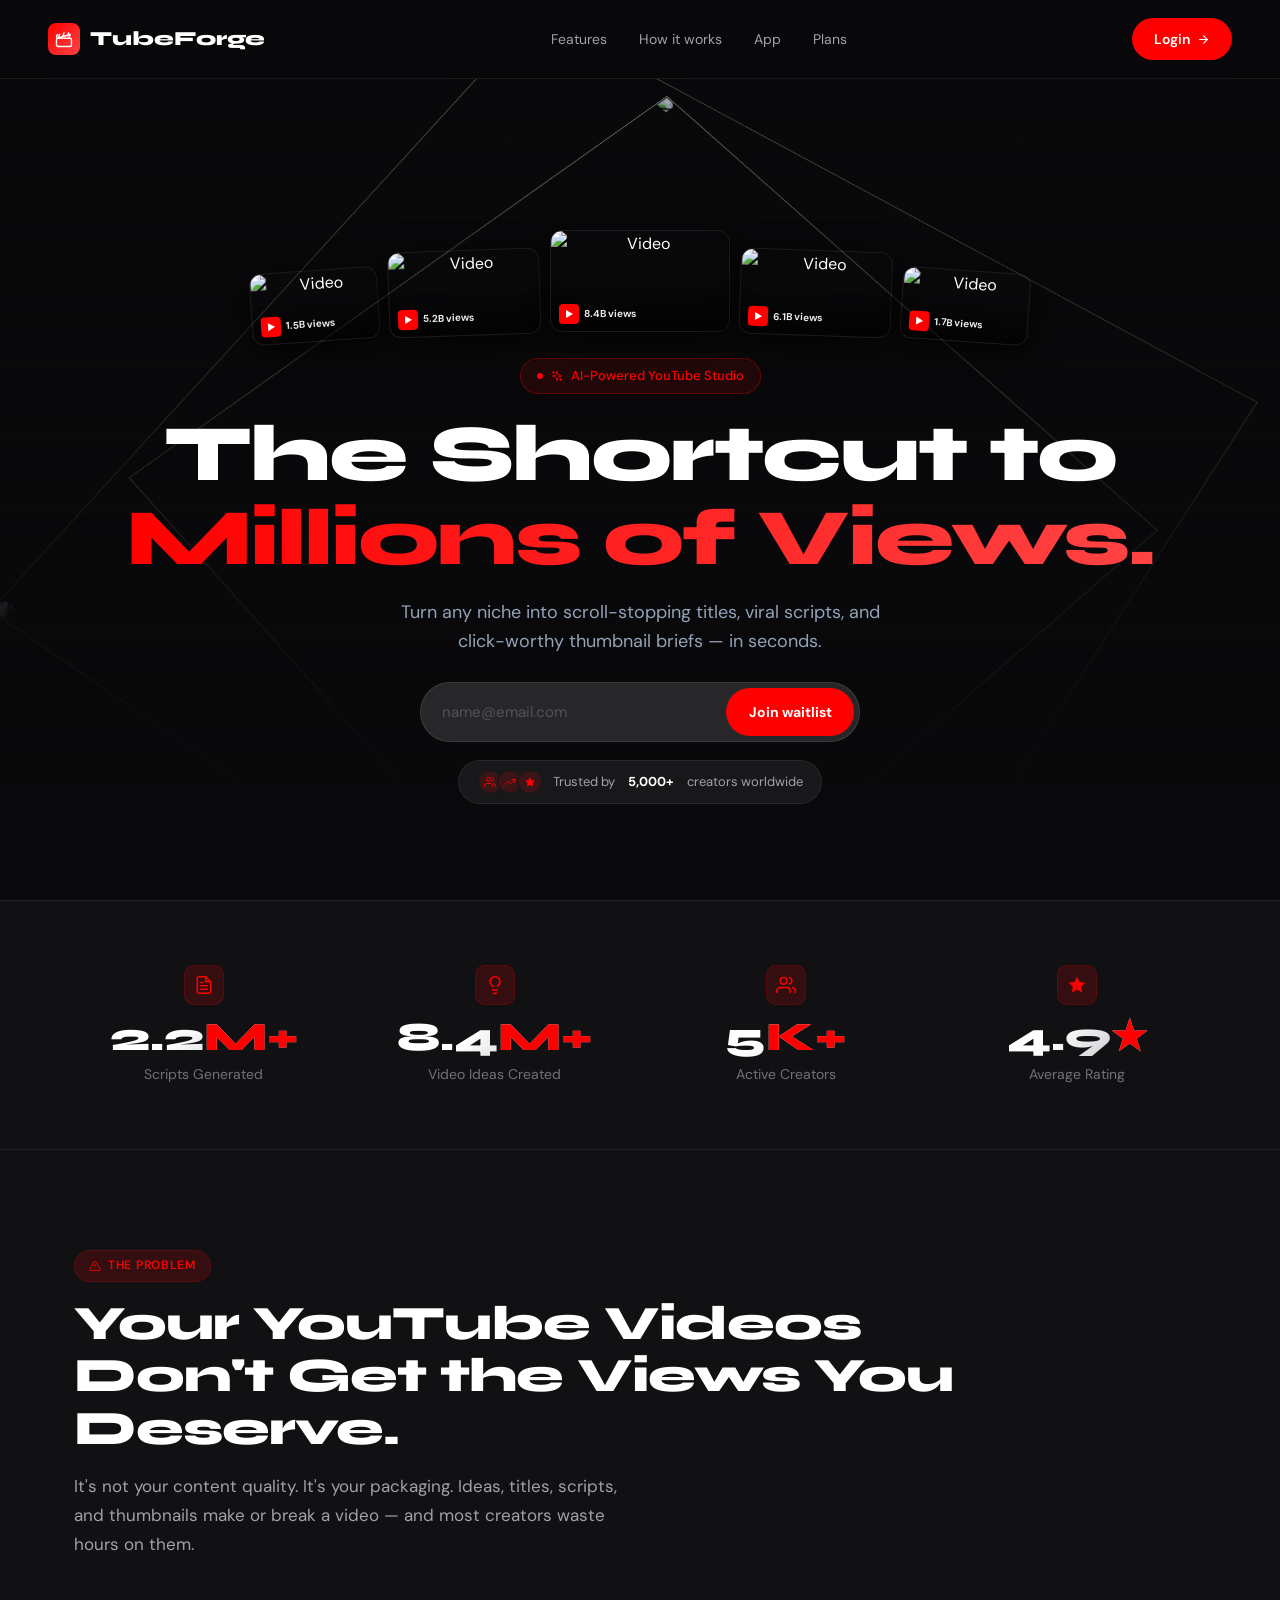
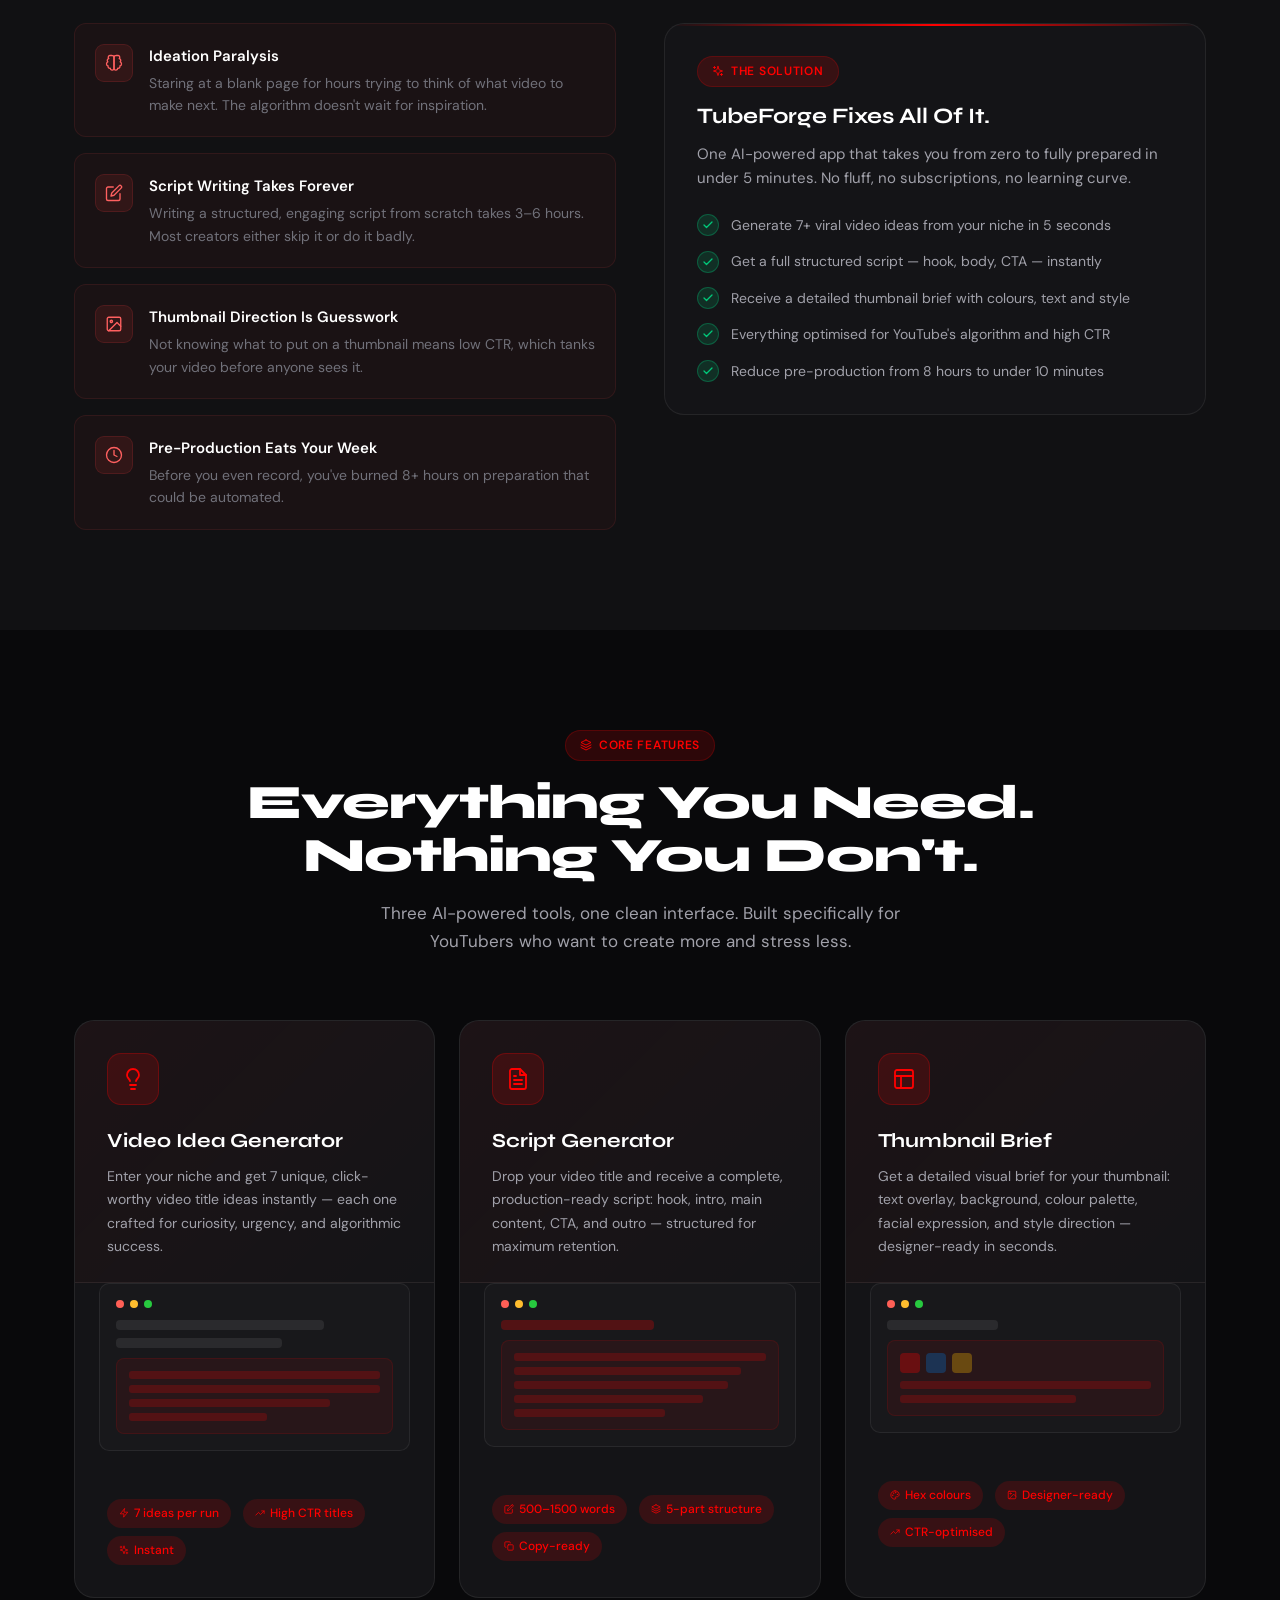
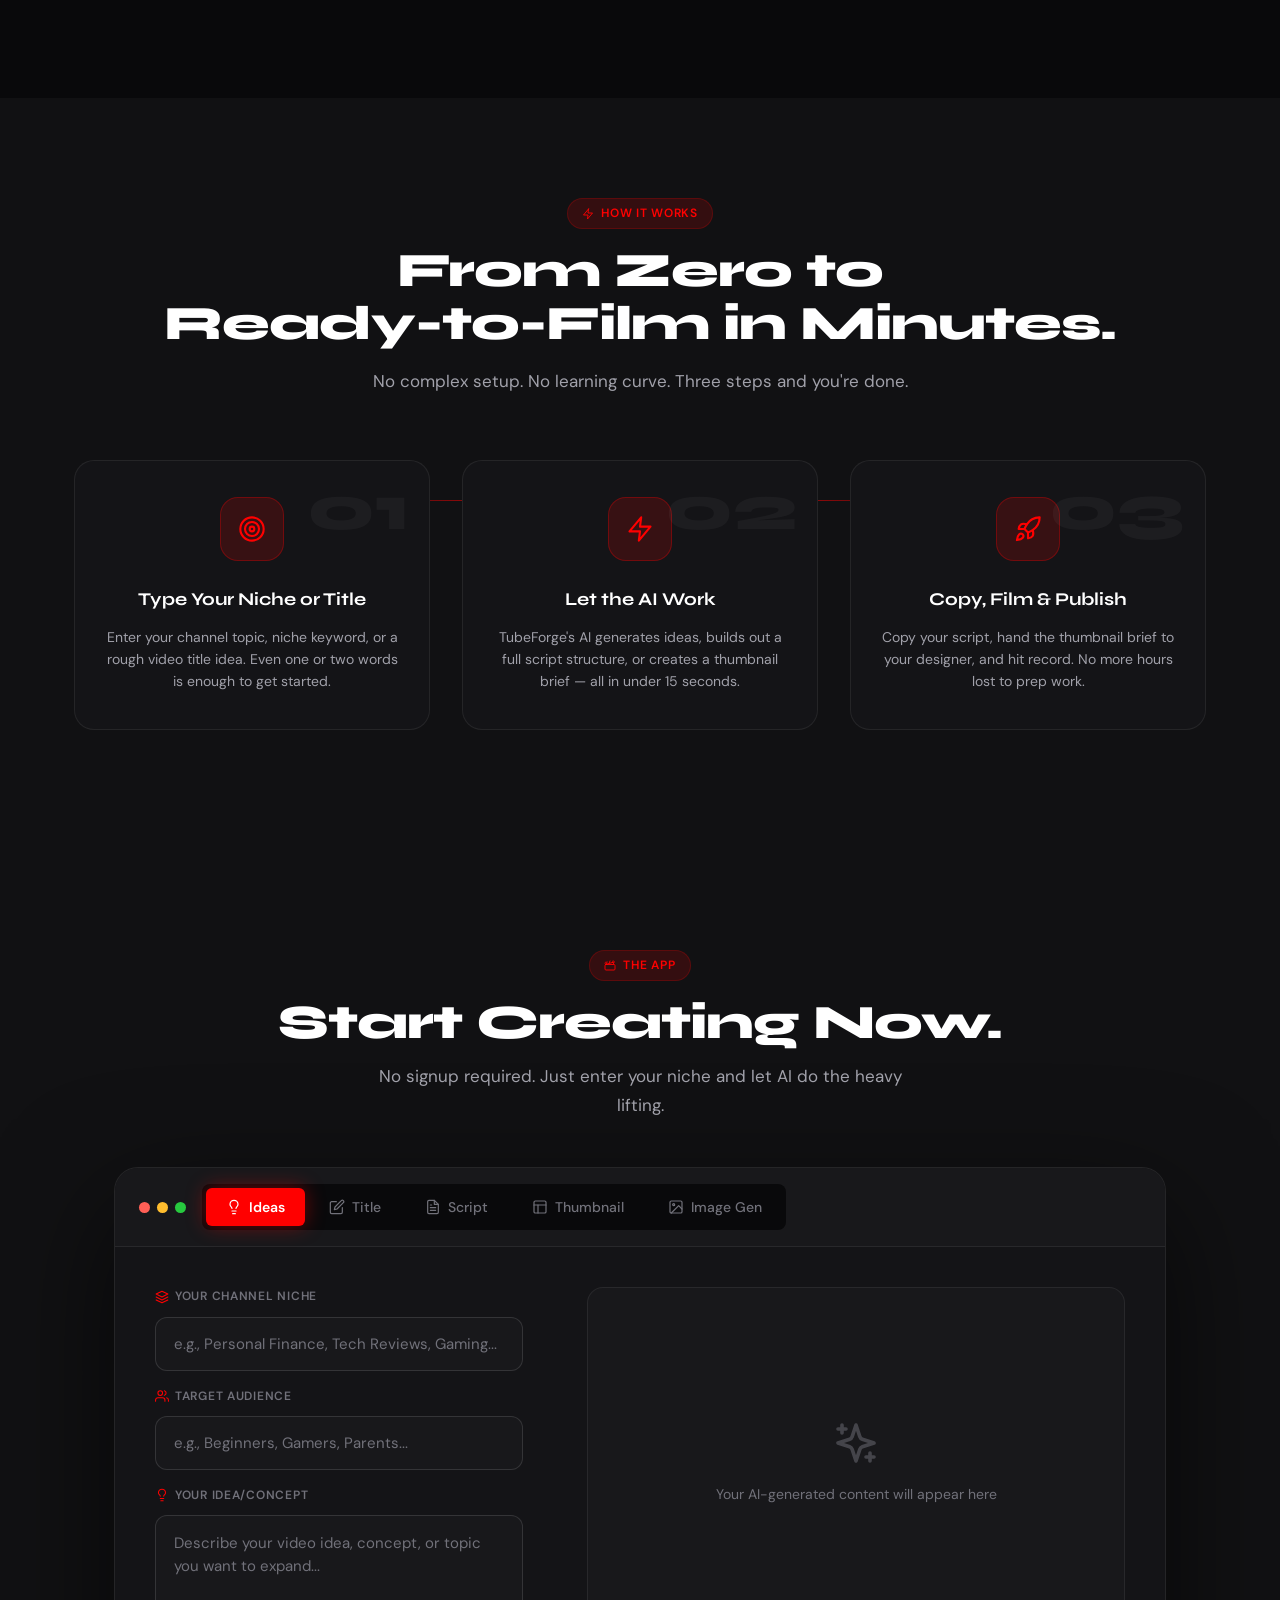
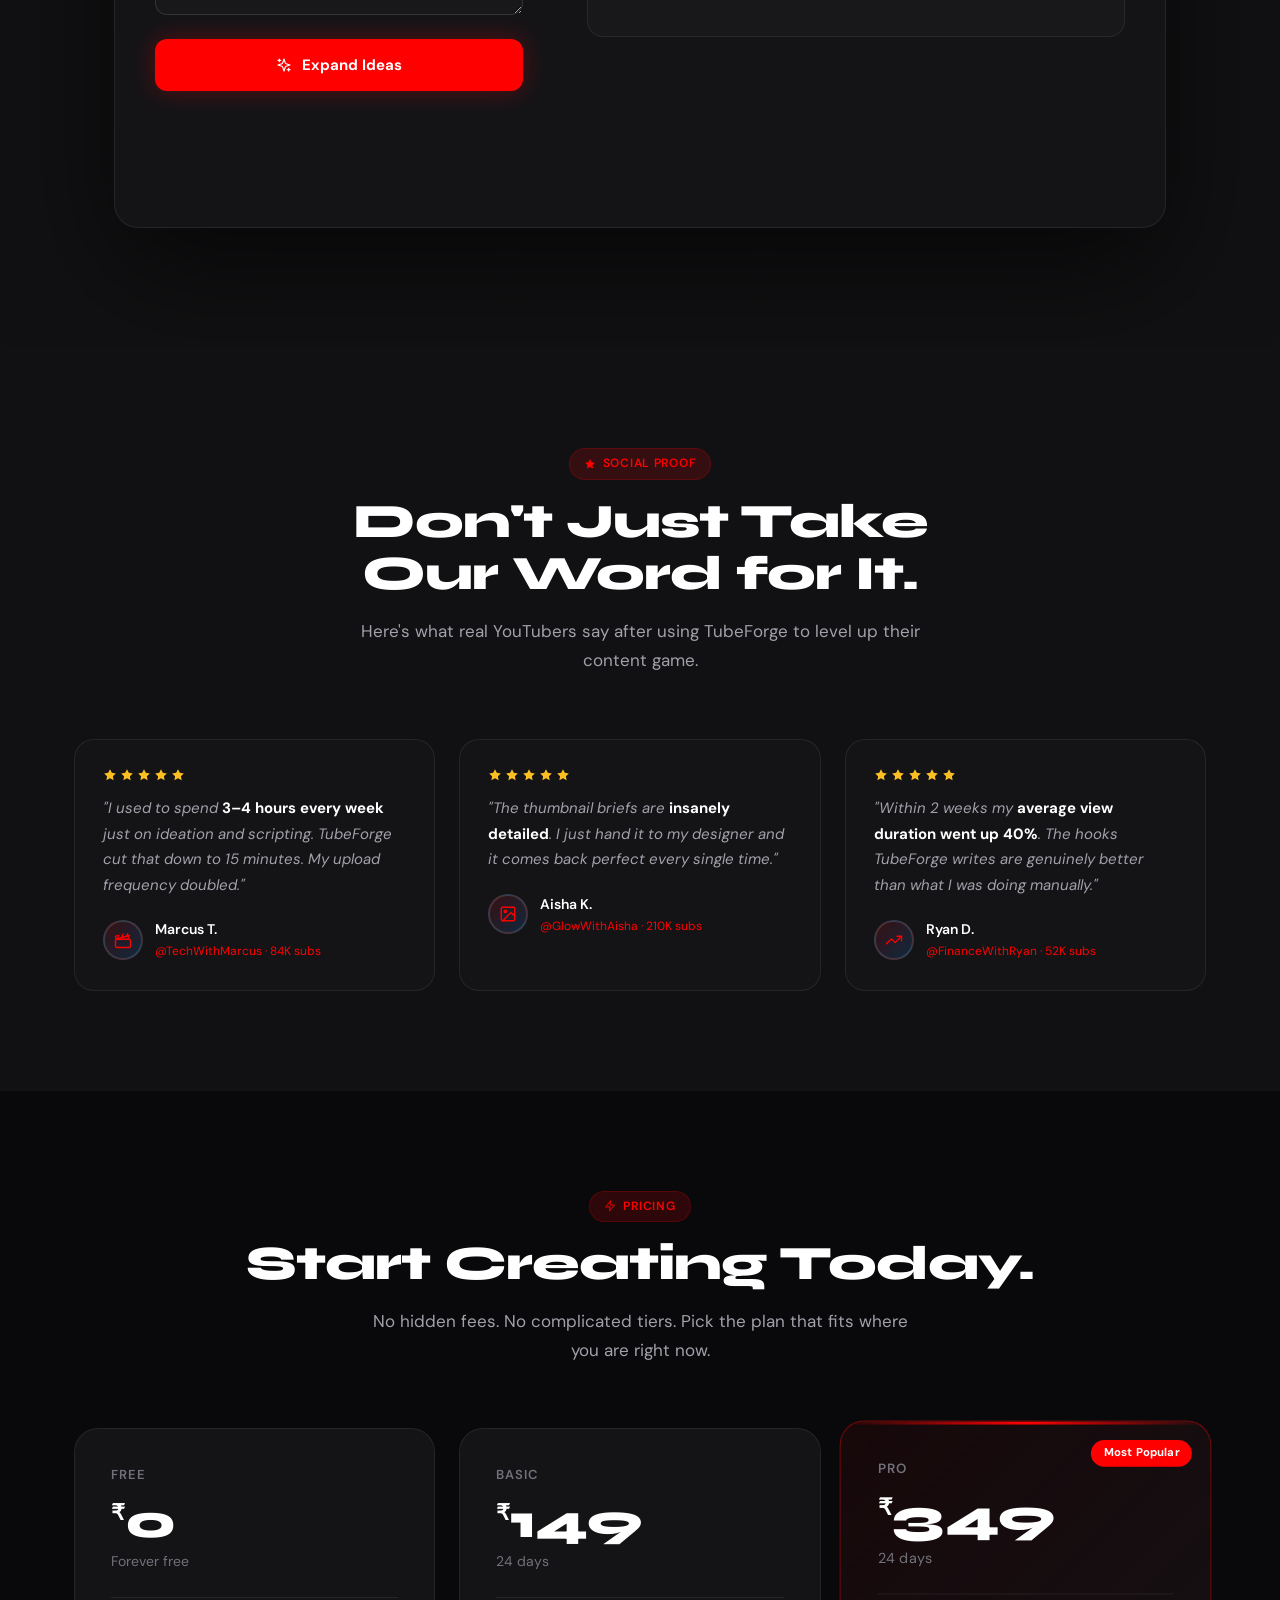
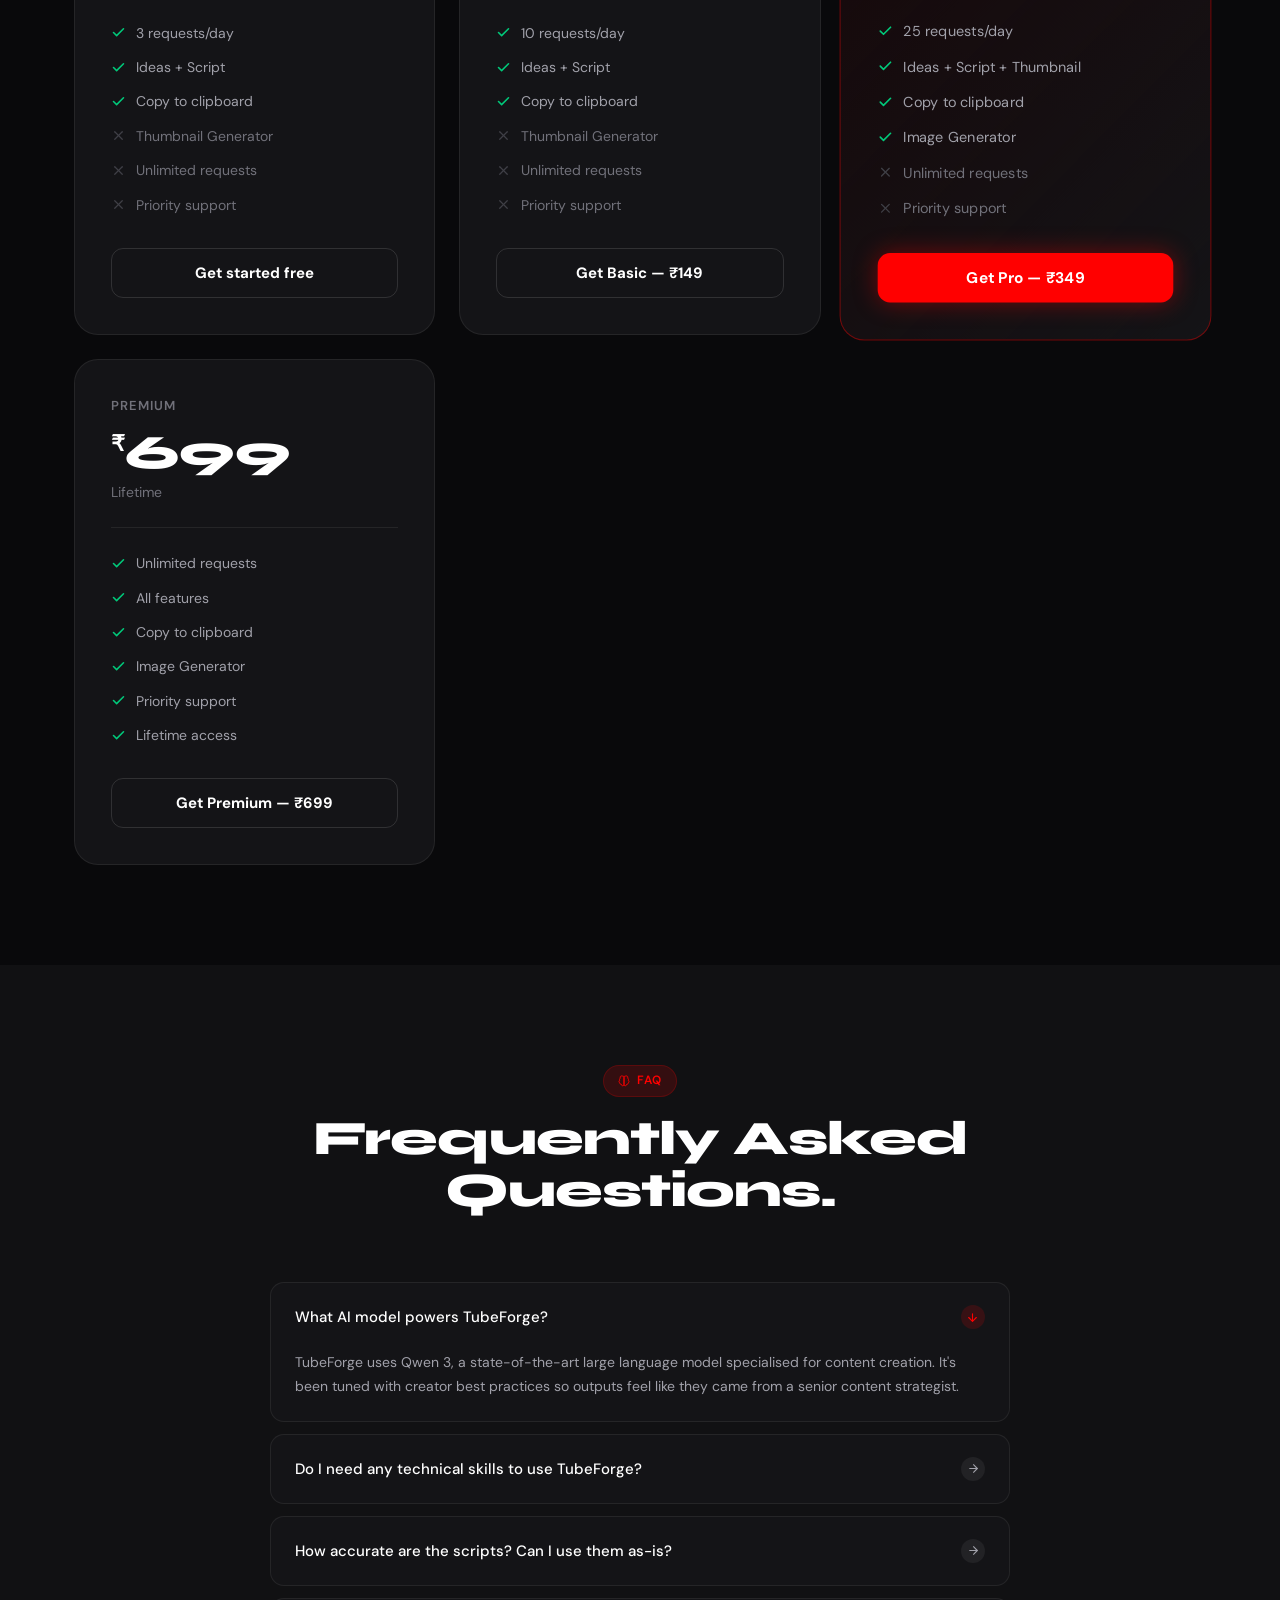
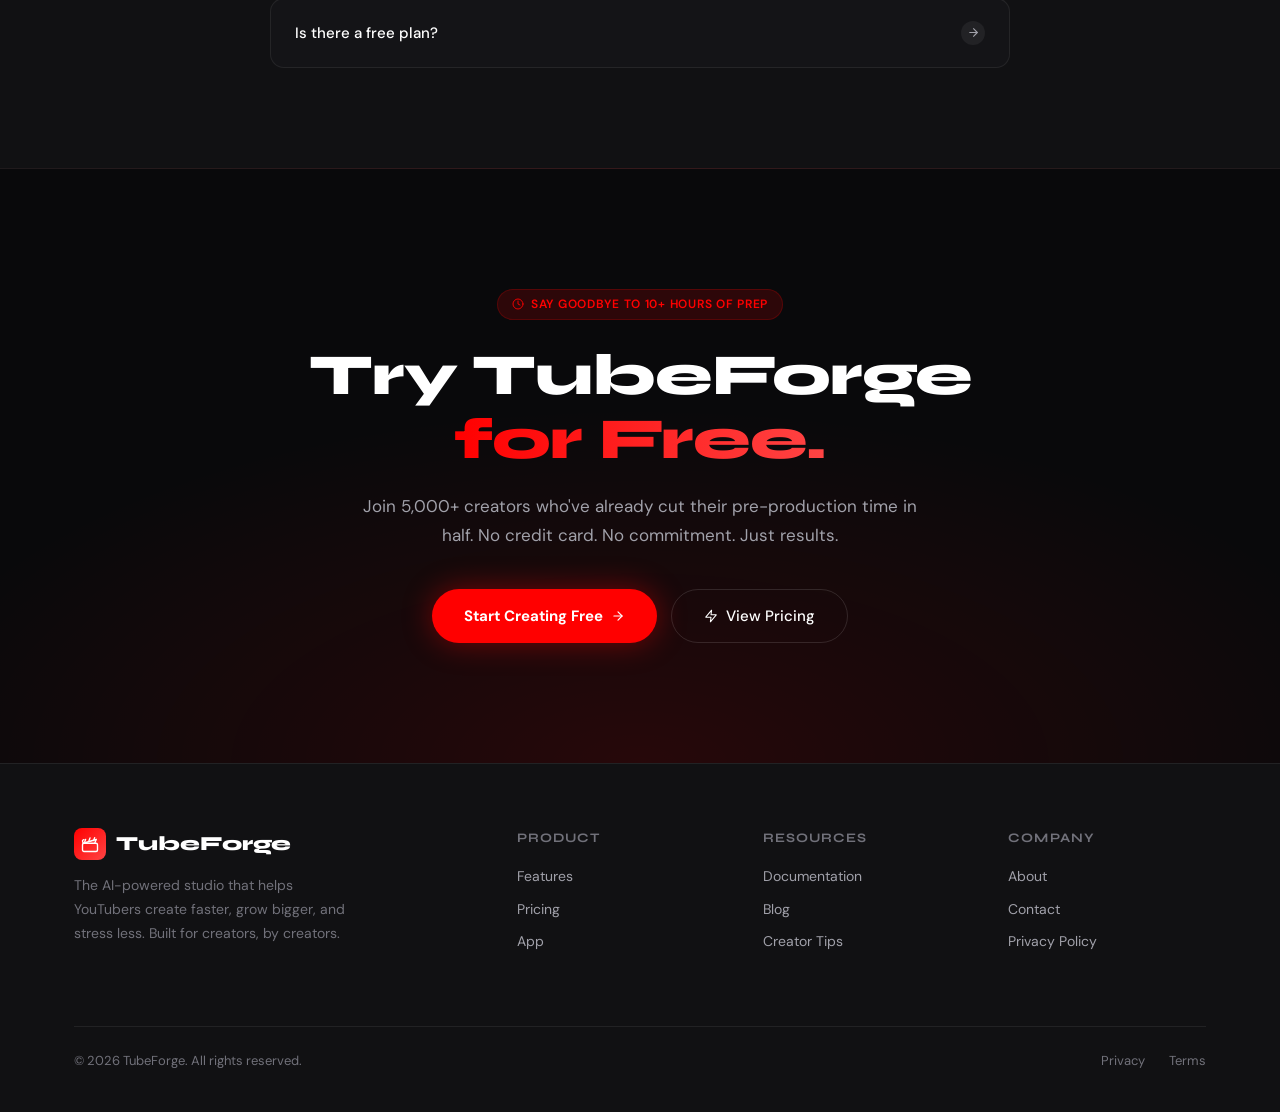
==== commit 707f49db: "chore: include all build files and extra resources" ====
--- a/target/classes/static/index.html
+++ b/target/classes/static/index.html
@@ -75,6 +75,18 @@
     <symbol id="ic-layout" viewBox="0 0 24 24" fill="none" stroke="currentColor" stroke-width="1.8" stroke-linecap="round" stroke-linejoin="round">
       <rect x="3" y="3" width="18" height="18" rx="2"/><line x1="3" y1="9" x2="21" y2="9"/><line x1="9" y1="21" x2="9" y2="9"/>
     </symbol>
+    <symbol id="ic-smile" viewBox="0 0 24 24" fill="none" stroke="currentColor" stroke-width="1.8" stroke-linecap="round" stroke-linejoin="round">
+      <circle cx="12" cy="12" r="10"/><path d="M8 14s1.5 2 4 2 4-2 4-2"/><line x1="9" y1="9" x2="9.01" y2="9"/><line x1="15" y1="9" x2="15.01" y2="9"/>
+    </symbol>
+    <symbol id="ic-hash" viewBox="0 0 24 24" fill="none" stroke="currentColor" stroke-width="1.8" stroke-linecap="round" stroke-linejoin="round">
+      <line x1="4" y1="9" x2="20" y2="9"/><line x1="4" y1="15" x2="20" y2="15"/><line x1="10" y1="3" x2="8" y2="21"/><line x1="16" y1="3" x2="14" y2="21"/>
+    </symbol>
+    <symbol id="ic-ruler" viewBox="0 0 24 24" fill="none" stroke="currentColor" stroke-width="1.8" stroke-linecap="round" stroke-linejoin="round">
+      <path d="M21.21 15.89A1 1 0 0 0 21 15V5a1 1 0 0 0-1-1H4a1 1 0 0 0-1 1v10a1 1 0 0 0 .21.89"/><path d="M6 14h.01M10 14h.01M14 14h.01M18 14h.01M6 18h.01M10 18h.01M14 18h.01M18 18h.01"/>
+    </symbol>
+    <symbol id="ic-play" viewBox="0 0 24 24" fill="none" stroke="currentColor" stroke-width="1.8" stroke-linecap="round" stroke-linejoin="round">
+      <polygon points="5 3 19 12 5 21 5 3"/>
+    </symbol>
   </svg>
 </head>
 <body>
@@ -82,18 +94,20 @@
 <nav>
   <div class="logo">
     <div class="logo-icon"><svg class="i" width="18" height="18"><use href="#ic-clapper"/></svg></div>
-    TubeForge
-  </div>
-  <div class="nav-links">
-    <a href="#features">Features</a>
-    <a href="#how">How it works</a>
-    <a href="#app">App</a>
-    <a href="#pricing">Pricing</a>
-  </div>
-  <a href="#app" class="nav-cta">
-    Try for free
+TubeForge
+</div>
+<div class="nav-links">
+  <a href="#features">Features</a>
+  <a href="#how">How it works</a>
+  <a href="#app">App</a>
+  <a href="#pricing" onclick="document.getElementById('pricing').scrollIntoView({behavior:'smooth'}); return false;">Plans</a>
+</div>
+<div id="nav-auth">
+  <a href="login.html" class="nav-cta" id="nav-login-btn">
+    Login
     <svg class="i" width="13" height="13"><use href="#ic-arrow"/></svg>
   </a>
+</div>
 </nav>
 
 
@@ -390,16 +404,19 @@
           <div class="app-d" style="background:#27c93f"></div>
         </div>
         <div class="app-tabs">
-          <button class="atab on" data-tab="ideas">
+          <button class="atab on" data-tab="ideas" onclick="switchTab('ideas')">
             <svg class="i" width="16" height="16"><use href="#ic-bulb"/></svg> Ideas
           </button>
-          <button class="atab" data-tab="script">
+          <button class="atab" data-tab="title" onclick="switchTab('title')">
+            <svg class="i" width="16" height="16"><use href="#ic-pen"/></svg> Title
+          </button>
+          <button class="atab" data-tab="script" onclick="switchTab('script')">
             <svg class="i" width="16" height="16"><use href="#ic-doc"/></svg> Script
           </button>
-          <button class="atab" data-tab="thumbnail">
+          <button class="atab" data-tab="thumbnail" onclick="switchTab('thumbnail')">
             <svg class="i" width="16" height="16"><use href="#ic-layout"/></svg> Thumbnail
           </button>
-          <button class="atab" data-tab="image">
+          <button class="atab" data-tab="image" onclick="switchTab('image')">
             <svg class="i" width="16" height="16"><use href="#ic-image"/></svg> Image Gen
           </button>
         </div>
@@ -413,12 +430,66 @@
             <div class="app-label"><svg class="i" width="14" height="14"><use href="#ic-layers"/></svg> Your Channel Niche</div>
             <input type="text" class="app-input-field" id="ideas-niche" placeholder="e.g., Personal Finance, Tech Reviews, Gaming..." />
             
-            <div class="app-label"><svg class="i" width="14" height="14"><use href="#ic-users"/></svg> Target Audience (optional)</div>
+            <div class="app-label"><svg class="i" width="14" height="14"><use href="#ic-users"/></svg> Target Audience</div>
             <input type="text" class="app-input-field" id="ideas-audience" placeholder="e.g., Beginners, Gamers, Parents..." />
+            
+            <div class="app-label"><svg class="i" width="14" height="14"><use href="#ic-bulb"/></svg> Your Idea/Concept</div>
+            <textarea class="app-input-field app-textarea" id="ideas-idea" placeholder="Describe your video idea, concept, or topic you want to expand..."></textarea>
             
             <button class="app-genbtn" onclick="generateIdeas()">
               <svg class="i" width="16" height="16"><use href="#ic-sparkles"/></svg>
-              <span>Generate Ideas</span>
+              <span>Expand Ideas</span>
+            </button>
+          </div>
+
+          <!-- Title Tab Inputs -->
+          <div class="tab-content" id="tab-title" style="display:none">
+            <div class="app-label"><svg class="i" width="14" height="14"><use href="#ic-bulb"/></svg> Your Idea/Concept</div>
+            <textarea class="app-input-field app-textarea" id="title-idea" placeholder="Paste or describe your video idea..."></textarea>
+            
+            <div class="app-label"><svg class="i" width="14" height="14"><use href="#ic-layers"/></svg> Channel Niche</div>
+            <input type="text" class="app-input-field" id="title-niche" placeholder="e.g., Personal Finance, Tech Reviews..." />
+            
+            <div class="app-label"><svg class="i" width="14" height="14"><use href="#ic-users"/></svg> Target Audience</div>
+            <input type="text" class="app-input-field" id="title-audience" placeholder="e.g., Beginners, Gamers..." />
+            
+            <div class="app-label"><svg class="i" width="14" height="14"><use href="#ic-smile"/></svg> Tone</div>
+            <select class="app-input-field app-select" id="title-tone">
+              <option value="Casual">Casual</option>
+              <option value="Serious">Serious</option>
+              <option value="Funny">Funny</option>
+              <option value="Dramatic">Dramatic</option>
+              <option value="Inspirational">Inspirational</option>
+            </select>
+            
+            <div class="app-label"><svg class="i" width="14" height="14"><use href="#ic-zap"/></svg> Hook Style</div>
+            <select class="app-input-field app-select" id="title-hook">
+              <option value="Leave Optional">Leave Optional</option>
+              <option value="Question">Question</option>
+              <option value="Statement">Statement</option>
+              <option value="Number-based">Number-based</option>
+              <option value="Shock Value">Shock Value</option>
+              <option value="Before & After">Before & After</option>
+              <option value="Challenge">Challenge</option>
+              <option value="Story Tease">Story Tease</option>
+              <option value="Comparison">Comparison</option>
+              <option value="Secret Reveal">Secret Reveal</option>
+              <option value="Controversy">Controversy</option>
+            </select>
+            
+            <div class="app-label"><svg class="i" width="14" height="14"><use href="#ic-hash"/></svg> Keywords (optional)</div>
+            <input type="text" class="app-input-field" id="title-keywords" placeholder="e.g., money, easy, fast, secret..." />
+            
+            <div class="app-label"><svg class="i" width="14" height="14"><use href="#ic-ruler"/></svg> Target Length</div>
+            <select class="app-input-field app-select" id="title-length">
+              <option value="Medium">Medium</option>
+              <option value="Short">Short (<50 chars)</option>
+              <option value="Long">Long</option>
+            </select>
+            
+            <button class="app-genbtn" onclick="generateTitles()">
+              <svg class="i" width="16" height="16"><use href="#ic-sparkles"/></svg>
+              <span>Generate Titles</span>
             </button>
           </div>
 
@@ -427,8 +498,42 @@
             <div class="app-label"><svg class="i" width="14" height="14"><use href="#ic-doc"/></svg> Video Title</div>
             <input type="text" class="app-input-field" id="script-title" placeholder="e.g., Stop Saving Money. Do This Instead." />
             
-            <div class="app-label"><svg class="i" width="14" height="14"><use href="#ic-users"/></svg> Audience (optional)</div>
+            <div class="app-label"><svg class="i" width="14" height="14"><use href="#ic-bulb"/></svg> Idea/Concept</div>
+            <textarea class="app-input-field app-textarea" id="script-idea" placeholder="Your expanded video idea or concept..."></textarea>
+            
+            <div class="app-label"><svg class="i" width="14" height="14"><use href="#ic-users"/></svg> Target Audience</div>
             <input type="text" class="app-input-field" id="script-audience" placeholder="e.g., Beginners, 25-35 year olds..." />
+            
+            <div class="app-label"><svg class="i" width="14" height="14"><use href="#ic-clock"/></svg> Video Length</div>
+            <select class="app-input-field app-select" id="script-length">
+              <option value="5 min">5 min</option>
+              <option value="30 sec">30 sec</option>
+              <option value="1 min">1 min</option>
+              <option value="3 min">3 min</option>
+              <option value="10+ min">10+ min</option>
+            </select>
+            
+            <div class="app-label"><svg class="i" width="14" height="14"><use href="#ic-play"/></svg> Script Style</div>
+            <select class="app-input-field app-select" id="script-style" onchange="toggleCustomStyle(this)">
+              <option value="MrBeast">MrBeast (High-energy)</option>
+              <option value="Educational">Educational/Explainer</option>
+              <option value="Vlog">Vlog/Casual</option>
+              <option value="Documentary">Documentary/Cinematic</option>
+              <option value="Review">Product Review/Tutorial</option>
+              <option value="Custom">Custom Style</option>
+            </select>
+            
+            <div class="conditional-field" id="custom-style-field" style="display:none">
+              <input type="text" class="app-input-field" id="script-custom" placeholder="e.g., MKBHD, Veritasium, Ali Abdaal..." />
+            </div>
+            
+            <div class="app-label"><svg class="i" width="14" height="14"><use href="#ic-check"/></svg> Include Sections</div>
+            <div class="checkbox-group">
+              <label class="app-checkbox"><input type="checkbox" id="sec-hook" checked /> Hook</label>
+              <label class="app-checkbox"><input type="checkbox" id="sec-main" checked /> Main Content</label>
+              <label class="app-checkbox"><input type="checkbox" id="sec-cta" checked /> CTA</label>
+              <label class="app-checkbox"><input type="checkbox" id="sec-sponsor" /> Sponsor Segment</label>
+            </div>
             
             <button class="app-genbtn" onclick="generateScript()">
               <svg class="i" width="16" height="16"><use href="#ic-sparkles"/></svg>
@@ -438,12 +543,28 @@
 
           <!-- Thumbnail Tab Inputs -->
           <div class="tab-content" id="tab-thumbnail" style="display:none">
-            <div class="app-label"><svg class="i" width="14" height="14"><use href="#ic-layout"/></svg> Video Title</div>
-            <input type="text" class="app-input-field" id="thumb-title" placeholder="e.g., Stop Saving Money. Do This Instead." />
+            <div class="app-label"><svg class="i" width="14" height="14"><use href="#ic-layout"/></svg> Source</div>
+            <div class="toggle-group">
+              <label class="toggle-option"><input type="radio" name="thumb-source" value="title" checked onchange="toggleThumbSource('title')" /> Use Title</label>
+              <label class="toggle-option"><input type="radio" name="thumb-source" value="idea" onchange="toggleThumbSource('idea')" /> Use Idea/Script</label>
+            </div>
+            
+            <div id="thumb-source-title">
+              <div class="app-label"><svg class="i" width="14" height="14"><use href="#ic-doc"/></svg> Video Title</div>
+              <input type="text" class="app-input-field" id="thumb-title" placeholder="e.g., Stop Saving Money. Do This Instead." />
+            </div>
+            
+            <div id="thumb-source-idea" style="display:none">
+              <div class="app-label"><svg class="i" width="14" height="14"><use href="#ic-bulb"/></svg> Idea/Script</div>
+              <textarea class="app-input-field app-textarea" id="thumb-idea" placeholder="Paste your idea or script..."></textarea>
+            </div>
+            
+            <div class="app-label"><svg class="i" width="14" height="14"><use href="#ic-layers"/></svg> General Topic/Niche</div>
+            <input type="text" class="app-input-field" id="thumb-topic" placeholder="e.g., Personal Finance, Tech Reviews..." />
             
             <button class="app-genbtn" onclick="generateThumbnail()">
               <svg class="i" width="16" height="16"><use href="#ic-sparkles"/></svg>
-              <span>Generate Thumbnail Brief</span>
+              <span>Generate Thumbnail Prompt</span>
             </button>
           </div>
 
@@ -472,7 +593,7 @@
               <option value="2:3" data-width="720" data-height="1080">Pinterest (2:3)</option>
             </select>
             
-            <button class="app-genbtn app-genbtn-top" id="gen-image-btn" onclick="generateImage()">
+<button class="app-genbtn app-genbtn-top" id="gen-image-btn" onclick="generateImage()">
               <svg class="i" width="16" height="16"><use href="#ic-sparkles"/></svg>
               <span>Generate Image</span>
             </button>
@@ -544,51 +665,67 @@
     <div class="price-grid">
       <div class="pcard">
         <div class="ptier">Free</div>
-        <div class="pamount"><sup>$</sup>0</div>
+        <div class="pamount"><sup>₹</sup>0</div>
         <div class="pperiod">Forever free</div>
         <div class="pdiv"></div>
         <div class="pfeats">
-          <div class="pfeat"><svg class="i on" width="15" height="15"><use href="#ic-check"/></svg> 10 idea generations/month</div>
-          <div class="pfeat"><svg class="i on" width="15" height="15"><use href="#ic-check"/></svg> 5 script generations/month</div>
-          <div class="pfeat"><svg class="i on" width="15" height="15"><use href="#ic-check"/></svg> 5 thumbnail briefs/month</div>
+          <div class="pfeat"><svg class="i on" width="15" height="15"><use href="#ic-check"/></svg> 3 requests/day</div>
+          <div class="pfeat"><svg class="i on" width="15" height="15"><use href="#ic-check"/></svg> Ideas + Script</div>
           <div class="pfeat"><svg class="i on" width="15" height="15"><use href="#ic-check"/></svg> Copy to clipboard</div>
-          <div class="pfeat"><svg class="i off" width="15" height="15"><use href="#ic-x"/></svg> <span class="dim">Unlimited generations</span></div>
-          <div class="pfeat"><svg class="i off" width="15" height="15"><use href="#ic-x"/></svg> <span class="dim">History &amp; saved ideas</span></div>
-        </div>
-        <button class="pbtn pbtn-o">Get started free</button>
+          <div class="pfeat"><svg class="i off" width="15" height="15"><use href="#ic-x"/></svg> <span class="dim">Thumbnail Generator</span></div>
+          <div class="pfeat"><svg class="i off" width="15" height="15"><use href="#ic-x"/></svg> <span class="dim">Unlimited requests</span></div>
+          <div class="pfeat"><svg class="i off" width="15" height="15"><use href="#ic-x"/></svg> <span class="dim">Priority support</span></div>
+        </div>
+        <button class="pbtn pbtn-o" onclick="window.location.href='login.html'">Get started free</button>
+      </div>
+
+      <div class="pcard">
+        <div class="ptier">Basic</div>
+        <div class="pamount"><sup>₹</sup>149</div>
+        <div class="pperiod">24 days</div>
+        <div class="pdiv"></div>
+        <div class="pfeats">
+          <div class="pfeat"><svg class="i on" width="15" height="15"><use href="#ic-check"/></svg> 10 requests/day</div>
+          <div class="pfeat"><svg class="i on" width="15" height="15"><use href="#ic-check"/></svg> Ideas + Script</div>
+          <div class="pfeat"><svg class="i on" width="15" height="15"><use href="#ic-check"/></svg> Copy to clipboard</div>
+          <div class="pfeat"><svg class="i off" width="15" height="15"><use href="#ic-x"/></svg> <span class="dim">Thumbnail Generator</span></div>
+          <div class="pfeat"><svg class="i off" width="15" height="15"><use href="#ic-x"/></svg> <span class="dim">Unlimited requests</span></div>
+          <div class="pfeat"><svg class="i off" width="15" height="15"><use href="#ic-x"/></svg> <span class="dim">Priority support</span></div>
+        </div>
+        <button class="pbtn pbtn-o" onclick="window.location.href='payment.html'">Get Basic — ₹149</button>
       </div>
 
       <div class="pcard pop">
         <div class="pop-badge">Most Popular</div>
         <div class="ptier">Pro</div>
-        <div class="pamount"><sup>$</sup>28</div>
-        <div class="pperiod">per month · billed monthly</div>
+        <div class="pamount"><sup>₹</sup>349</div>
+        <div class="pperiod">24 days</div>
         <div class="pdiv"></div>
         <div class="pfeats">
-          <div class="pfeat"><svg class="i on" width="15" height="15"><use href="#ic-check"/></svg> Unlimited idea generations</div>
-          <div class="pfeat"><svg class="i on" width="15" height="15"><use href="#ic-check"/></svg> Unlimited scripts</div>
-          <div class="pfeat"><svg class="i on" width="15" height="15"><use href="#ic-check"/></svg> Unlimited thumbnail briefs</div>
-          <div class="pfeat"><svg class="i on" width="15" height="15"><use href="#ic-check"/></svg> Export scripts to PDF</div>
-          <div class="pfeat"><svg class="i on" width="15" height="15"><use href="#ic-check"/></svg> Full history &amp; saved ideas</div>
-          <div class="pfeat"><svg class="i on" width="15" height="15"><use href="#ic-check"/></svg> Priority AI response speed</div>
-        </div>
-        <button class="pbtn pbtn-g">Start Pro — $28/mo</button>
+          <div class="pfeat"><svg class="i on" width="15" height="15"><use href="#ic-check"/></svg> 25 requests/day</div>
+          <div class="pfeat"><svg class="i on" width="15" height="15"><use href="#ic-check"/></svg> Ideas + Script + Thumbnail</div>
+          <div class="pfeat"><svg class="i on" width="15" height="15"><use href="#ic-check"/></svg> Copy to clipboard</div>
+          <div class="pfeat"><svg class="i on" width="15" height="15"><use href="#ic-check"/></svg> Image Generator</div>
+          <div class="pfeat"><svg class="i off" width="15" height="15"><use href="#ic-x"/></svg> <span class="dim">Unlimited requests</span></div>
+          <div class="pfeat"><svg class="i off" width="15" height="15"><use href="#ic-x"/></svg> <span class="dim">Priority support</span></div>
+        </div>
+        <button class="pbtn pbtn-g" onclick="window.location.href='payment.html'">Get Pro — ₹349</button>
       </div>
 
       <div class="pcard">
-        <div class="ptier">Team</div>
-        <div class="pamount"><sup>$</sup>56</div>
-        <div class="pperiod">per month · up to 5 seats</div>
+        <div class="ptier">Premium</div>
+        <div class="pamount"><sup>₹</sup>699</div>
+        <div class="pperiod">Lifetime</div>
         <div class="pdiv"></div>
         <div class="pfeats">
-          <div class="pfeat"><svg class="i on" width="15" height="15"><use href="#ic-check"/></svg> Everything in Pro</div>
-          <div class="pfeat"><svg class="i on" width="15" height="15"><use href="#ic-check"/></svg> Up to 5 team members</div>
-          <div class="pfeat"><svg class="i on" width="15" height="15"><use href="#ic-check"/></svg> Shared content library</div>
-          <div class="pfeat"><svg class="i on" width="15" height="15"><use href="#ic-check"/></svg> Team history &amp; comments</div>
-          <div class="pfeat"><svg class="i on" width="15" height="15"><use href="#ic-check"/></svg> Admin dashboard</div>
-          <div class="pfeat"><svg class="i on" width="15" height="15"><use href="#ic-check"/></svg> Dedicated support</div>
-        </div>
-        <button class="pbtn pbtn-o">Start Team Plan</button>
+          <div class="pfeat"><svg class="i on" width="15" height="15"><use href="#ic-check"/></svg> Unlimited requests</div>
+          <div class="pfeat"><svg class="i on" width="15" height="15"><use href="#ic-check"/></svg> All features</div>
+          <div class="pfeat"><svg class="i on" width="15" height="15"><use href="#ic-check"/></svg> Copy to clipboard</div>
+          <div class="pfeat"><svg class="i on" width="15" height="15"><use href="#ic-check"/></svg> Image Generator</div>
+          <div class="pfeat"><svg class="i on" width="15" height="15"><use href="#ic-check"/></svg> Priority support</div>
+          <div class="pfeat"><svg class="i on" width="15" height="15"><use href="#ic-check"/></svg> Lifetime access</div>
+        </div>
+        <button class="pbtn pbtn-o" onclick="window.location.href='payment.html'">Get Premium — ₹699</button>
       </div>
     </div>
   </div>
@@ -689,5 +826,343 @@
 </footer>
 
 <script src="app.js?v=2"></script>
+<script>
+function goToApp() {
+  document.getElementById('app').scrollIntoView({behavior: 'smooth'});
+  setTimeout(function(){ window.location.hash = '#app'; }, 300);
+}
+
+function goToPlans(plan) {
+  var appEl = document.getElementById('app');
+  if(appEl) {
+    appEl.scrollIntoView({behavior: 'smooth'});
+  }
+  setTimeout(function() {
+    var tabs = document.querySelectorAll('.atab');
+    tabs.forEach(function(t) { t.classList.remove('on'); });
+    var plansTab = document.querySelector('[data-tab="plans"]');
+    if(plansTab) {
+      plansTab.classList.add('on');
+      plansTab.click();
+      setTimeout(function() {
+        var tabContent = document.getElementById('tab-plans');
+        if(tabContent) { tabContent.style.display = 'block'; }
+        if(typeof selectPlan === 'function') {
+          selectPlan(plan);
+        }
+      }, 300);
+      var otherTabs = ['ideas','script','thumbnail','membership'];
+      otherTabs.forEach(function(t) {
+        var el = document.getElementById('tab-' + t);
+        if(el) { el.style.display = 'none'; }
+      });
+    }
+  }, 500);
+}
+
+function startApp() {
+  goToApp();
+}
+
+function getPro() { goToPlans('pro'); }
+function getBasic() { goToPlans('basic'); }
+function getPremium() { goToPlans('premium'); }
+
+// Profile dropdown functions
+function initProfile() {
+  updateNavAuth();
+  checkMembershipStatus();
+}
+
+function updateNavAuth() {
+  const user = localStorage.getItem('tubeforge_user');
+  const navAuth = document.getElementById('nav-auth');
+  if (!navAuth) return;
+  
+  if (user) {
+    const userData = JSON.parse(user);
+    navAuth.innerHTML = `
+      <div class="profile-dropdown">
+        <button class="profile-btn" onclick="toggleProfileDropdown()">
+          <span class="profile-name">${userData.name || userData.email}</span>
+          <svg width="12" height="12" viewBox="0 0 24 24" fill="none" stroke="currentColor" stroke-width="2"><path d="M6 9l6 6 6-6"/></svg>
+        </button>
+        <div class="profile-menu" id="profile-menu">
+          <button type="button" class="profile-menu-item" onclick="openProfileModal()">
+            <svg width="16" height="16" viewBox="0 0 24 24" fill="none" stroke="currentColor" stroke-width="1.8"><path d="M20 21v-2a4 4 0 0 0-4-4H8a4 4 0 0 0-4 4v2"/><circle cx="12" cy="7" r="4"/></svg>
+            My Profile
+          </button>
+          <button type="button" class="profile-menu-item" onclick="openMembershipModal()">
+            <svg width="16" height="16" viewBox="0 0 24 24" fill="none" stroke="currentColor" stroke-width="1.8"><path d="M12 2l3.09 6.26L22 9.27l-5 4.87 1.18 6.88L12 17.77l-6.18 3.25L7 14.14 2 9.27l6.91-1.01L12 2z"/></svg>
+            My Plan
+          </button>
+          <button type="button" class="profile-menu-item" onclick="window.location.href='payment.html'">
+            <svg width="16" height="16" viewBox="0 0 24 24" fill="none" stroke="currentColor" stroke-width="1.8"><path d="M12 2v20M17 5H9.5a3.5 3.5 0 0 0 0 7h5a3.5 3.5 0 0 1 0 7H6"/></svg>
+            Upgrade Plan
+          </button>
+          <div class="profile-menu-divider"></div>
+          <button type="button" class="profile-menu-item logout" onclick="handleLogout()">
+            <svg width="16" height="16" viewBox="0 0 24 24" fill="none" stroke="currentColor" stroke-width="1.8"><path d="M9 21H5a2 2 0 0 1-2-2V5a2 2 0 0 1 2-2h4"/><polyline points="16 17 21 12 16 7"/><line x1="21" y1="12" x2="9" y2="12"/></svg>
+            Logout
+          </button>
+        </div>
+      </div>
+    `;
+  } else {
+    navAuth.innerHTML = `
+      <a href="login.html" class="nav-cta">
+        Login
+        <svg class="i" width="13" height="13"><use href="#ic-arrow"/></svg>
+      </a>
+    `;
+  }
+}
+
+function toggleProfileDropdown() {
+  const menu = document.getElementById('profile-menu');
+  if (menu) {
+    menu.classList.toggle('show');
+  }
+}
+
+function handleLogout() {
+  localStorage.removeItem('tubeforge_user');
+  localStorage.removeItem('tubeforge_email');
+  window.location.href = 'index.html';
+}
+
+function openProfileModal() {
+  const user = JSON.parse(localStorage.getItem('tubeforge_user') || {});
+  const modal = document.getElementById('profile-modal');
+  if (modal) {
+    document.getElementById('profile-name').value = user.name || '';
+    document.getElementById('profile-email').value = user.email || '';
+    modal.style.display = 'flex';
+  }
+  // Close dropdown
+  const menu = document.getElementById('profile-menu');
+  if (menu) menu.classList.remove('show');
+}
+
+function closeProfileModal() {
+  const modal = document.getElementById('profile-modal');
+  if (modal) modal.style.display = 'none';
+}
+
+function togglePasswordVisibility(inputId, toggleBtn) {
+  const input = document.getElementById(inputId);
+  const eyeOpen = toggleBtn.querySelector('.eye-open');
+  const eyeClosed = toggleBtn.querySelector('.eye-closed');
+  
+  if (input.type === 'password') {
+    input.type = 'text';
+    eyeOpen.style.display = 'none';
+    eyeClosed.style.display = 'block';
+  } else {
+    input.type = 'password';
+    eyeOpen.style.display = 'block';
+    eyeClosed.style.display = 'none';
+  }
+}
+
+function saveProfile() {
+  const name = document.getElementById('profile-name').value.trim();
+  const email = document.getElementById('profile-email').value.trim();
+  const currentPassword = document.getElementById('profile-current-password').value;
+  const newPassword = document.getElementById('profile-new-password').value;
+  const confirmPassword = document.getElementById('profile-confirm-password').value;
+  const errorEl = document.getElementById('profile-error');
+  const successEl = document.getElementById('profile-success');
+  
+  errorEl.style.display = 'none';
+  successEl.style.display = 'none';
+  
+  if (!email || !email.includes('@')) {
+    errorEl.textContent = 'Please enter a valid email';
+    errorEl.style.display = 'block';
+    return;
+  }
+  
+  // Update user in storage
+  const users = JSON.parse(localStorage.getItem('tubeforge_users') || '[]');
+  const currentUser = JSON.parse(localStorage.getItem('tubeforge_user'));
+  const userIndex = users.findIndex(u => u.email === currentUser.email);
+  
+  if (userIndex !== -1) {
+    // If changing password, verify current password
+    if (newPassword) {
+      if (currentPassword !== users[userIndex].password) {
+        errorEl.textContent = 'Current password is incorrect';
+        errorEl.style.display = 'block';
+        return;
+      }
+      if (newPassword.length < 6) {
+        errorEl.textContent = 'New password must be at least 6 characters';
+        errorEl.style.display = 'block';
+        return;
+      }
+      if (newPassword !== confirmPassword) {
+        errorEl.textContent = 'New passwords do not match';
+        errorEl.style.display = 'block';
+        return;
+      }
+      users[userIndex].password = newPassword;
+    }
+    
+    users[userIndex].name = name;
+    users[userIndex].email = email;
+    localStorage.setItem('tubeforge_users', JSON.stringify(users));
+    
+    // Update current user session
+    localStorage.setItem('tubeforge_user', JSON.stringify(users[userIndex]));
+    localStorage.setItem('tubeforge_email', email);
+    
+    successEl.textContent = 'Profile updated successfully!';
+    successEl.style.display = 'block';
+    
+    updateNavAuth();
+    
+    setTimeout(closeProfileModal, 1500);
+  }
+}
+
+function openMembershipModal() {
+  checkMembershipStatus();
+  const modal = document.getElementById('membership-modal');
+  if (modal) {
+    modal.style.display = 'flex';
+  }
+  // Close dropdown
+  const menu = document.getElementById('profile-menu');
+  if (menu) menu.classList.remove('show');
+}
+
+function closeMembershipModal() {
+  const modal = document.getElementById('membership-modal');
+  if (modal) modal.style.display = 'none';
+}
+
+function checkMembershipStatus() {
+  const email = localStorage.getItem('tubeforge_email');
+  if (!email) return;
+  
+  fetch('/api/membership/status?email=' + encodeURIComponent(email))
+    .then(res => res.json())
+    .then(data => {
+      if (data.result) {
+        const planMatch = data.result.match(/Plan: (\w+)/);
+        const limitMatch = data.result.match(/Daily Limit: (\d+)/);
+        const usedMatch = data.result.match(/Used Today: (\d+)/);
+        const expiryMatch = data.result.match(/Expires: ([\d-]+)/);
+        
+        document.getElementById('membership-plan').textContent = planMatch ? planMatch[1] + ' Plan' : 'Free Plan';
+        document.getElementById('membership-limit').textContent = limitMatch ? limitMatch[1] + ' requests/day' : '3 requests/day';
+        document.getElementById('membership-used').textContent = usedMatch ? usedMatch[1] + ' used today' : '0 used today';
+        document.getElementById('membership-expiry').textContent = expiryMatch ? expiryMatch[1] : 'Never';
+      }
+    })
+    .catch(err => {
+      document.getElementById('membership-plan').textContent = 'Free Plan';
+    });
+}
+
+// Initialize profile on page load
+document.addEventListener('DOMContentLoaded', function() {
+  initTabs();
+  initScrollAnimations();
+  initNavHighlight();
+  initProfile();
+});
+
+// Close dropdown when clicking outside
+document.addEventListener('click', function(e) {
+  if (!e.target.closest('.profile-dropdown')) {
+    const menu = document.getElementById('profile-menu');
+    if (menu) menu.classList.remove('show');
+  }
+});
+</script>
+
+<!-- Profile Modal -->
+<div class="modal-overlay" id="profile-modal" style="display:none;" onclick="if(event.target === this) closeProfileModal()">
+  <div class="modal-content" style="max-width:450px;">
+    <button class="modal-close" onclick="closeProfileModal()">&times;</button>
+    
+    <h3 style="font-family:'Syne',sans-serif;font-size:20px;margin-bottom:20px;">My Profile</h3>
+    
+    <div class="form-group">
+      <label>Name</label>
+      <input type="text" id="profile-name" placeholder="Your name" />
+    </div>
+    
+    <div class="form-group">
+      <label>Email</label>
+      <input type="email" id="profile-email" placeholder="your@email.com" />
+    </div>
+    
+    <div class="modal-divider">Change Password</div>
+    
+    <div class="form-group">
+      <label>Current Password</label>
+      <div class="password-input-wrapper">
+        <input type="password" id="profile-current-password" placeholder="Enter current password" />
+        <span class="password-toggle" onclick="togglePasswordVisibility('profile-current-password', this)">
+          <svg width="18" height="18" viewBox="0 0 24 24" fill="none" stroke="currentColor" stroke-width="1.8" class="eye-open"><path d="M1 12s4-8 11-8 11 8 11 8-4 8-11 8-11-8-11-8z"/><circle cx="12" cy="12" r="3"/></svg>
+          <svg width="18" height="18" viewBox="0 0 24 24" fill="none" stroke="currentColor" stroke-width="1.8" class="eye-closed" style="display:none;"><path d="M17.94 17.94A10.07 10.07 0 0 1 12 20c-7 0-11-8-11-8a18.45 18.45 0 0 1 5.06-5.94M9.9 4.24A9.12 9.12 0 0 1 12 4c7 0 11 8 11 8a18.5 18.5 0 0 1-2.16 3.19m-6.72-1.07a3 3 0 1 1-4.24-4.24"/><line x1="1" y1="1" x2="23" y2="23"/></svg>
+        </span>
+      </div>
+    </div>
+    
+    <div class="form-group">
+      <label>New Password</label>
+      <div class="password-input-wrapper">
+        <input type="password" id="profile-new-password" placeholder="Enter new password" />
+        <span class="password-toggle" onclick="togglePasswordVisibility('profile-new-password', this)">
+          <svg width="18" height="18" viewBox="0 0 24 24" fill="none" stroke="currentColor" stroke-width="1.8" class="eye-open"><path d="M1 12s4-8 11-8 11 8 11 8-4 8-11 8-11-8-11-8z"/><circle cx="12" cy="12" r="3"/></svg>
+          <svg width="18" height="18" viewBox="0 0 24 24" fill="none" stroke="currentColor" stroke-width="1.8" class="eye-closed" style="display:none;"><path d="M17.94 17.94A10.07 10.07 0 0 1 12 20c-7 0-11-8-11-8a18.45 18.45 0 0 1 5.06-5.94M9.9 4.24A9.12 9.12 0 0 1 12 4c7 0 11 8 11 8a18.5 18.5 0 0 1-2.16 3.19m-6.72-1.07a3 3 0 1 1-4.24-4.24"/><line x1="1" y1="1" x2="23" y2="23"/></svg>
+        </span>
+      </div>
+    </div>
+    
+    <div class="form-group">
+      <label>Confirm New Password</label>
+      <div class="password-input-wrapper">
+        <input type="password" id="profile-confirm-password" placeholder="Confirm new password" />
+        <span class="password-toggle" onclick="togglePasswordVisibility('profile-confirm-password', this)">
+          <svg width="18" height="18" viewBox="0 0 24 24" fill="none" stroke="currentColor" stroke-width="1.8" class="eye-open"><path d="M1 12s4-8 11-8 11 8 11 8-4 8-11 8-11-8-11-8z"/><circle cx="12" cy="12" r="3"/></svg>
+          <svg width="18" height="18" viewBox="0 0 24 24" fill="none" stroke="currentColor" stroke-width="1.8" class="eye-closed" style="display:none;"><path d="M17.94 17.94A10.07 10.07 0 0 1 12 20c-7 0-11-8-11-8a18.45 18.45 0 0 1 5.06-5.94M9.9 4.24A9.12 9.12 0 0 1 12 4c7 0 11 8 11 8a18.5 18.5 0 0 1-2.16 3.19m-6.72-1.07a3 3 0 1 1-4.24-4.24"/><line x1="1" y1="1" x2="23" y2="23"/></svg>
+        </span>
+      </div>
+    </div>
+    
+    <button class="submit-btn" onclick="saveProfile()">Save Changes</button>
+    
+    <div class="error-msg" id="profile-error"></div>
+    <div class="success-msg" id="profile-success"></div>
+  </div>
+</div>
+
+<!-- Membership Modal -->
+<div class="modal-overlay" id="membership-modal" style="display:none;" onclick="if(event.target === this) closeMembershipModal()">
+  <div class="modal-content" style="max-width:400px;">
+    <button class="modal-close" onclick="closeMembershipModal()">&times;</button>
+    
+    <h3 style="font-family:'Syne',sans-serif;font-size:20px;margin-bottom:20px;">My Plan</h3>
+    
+    <div class="membership-display">
+      <div class="membership-plan-name" id="membership-plan">Free Plan</div>
+      <div class="membership-stats">
+        <div><span>Daily Limit:</span> <span id="membership-limit">3 requests/day</span></div>
+        <div><span>Used Today:</span> <span id="membership-used">0</span></div>
+        <div><span>Expires:</span> <span id="membership-expiry">Never</span></div>
+      </div>
+    </div>
+    
+    <button class="submit-btn" onclick="window.location.href='payment.html'; closeMembershipModal();">
+      Upgrade Plan
+    </button>
+  </div>
+</div>
+
 </body>
 </html>
--- a/target/classes/static/style.css
+++ b/target/classes/static/style.css
@@ -255,6 +255,53 @@
 .idea-use{font-size:11px;color:var(--green);opacity:0;transition:opacity .2s;white-space:nowrap;margin-top:4px}
 .idea-item:hover .idea-use{opacity:1}
 
+/* DROPDOWN SELECT */
+.app-select{width:100%;background:var(--bg3);border:1px solid var(--border2);border-radius:12px;padding:16px 18px;font-size:15px;color:var(--text2);margin-bottom:16px;font-family:'DM Sans',sans-serif;transition:border-color .2s,box-shadow .2s;cursor:pointer;appearance:none;background-image:url("data:image/svg+xml,%3Csvg xmlns='http://www.w3.org/2000/svg' width='12' height='12' viewBox='0 0 24 24' fill='none' stroke='%2355255b' stroke-width='2' stroke-linecap='round' stroke-linejoin='round'%3E%3Cpolyline points='6 9 12 15 18 9'%3E%3C/polyline%3E%3C/svg%3E");background-repeat:no-repeat;background-position:right 16px center;padding-right:40px}
+.app-select:focus{outline:none;border-color:rgba(255,0,0,.5);box-shadow:0 0 0 3px rgba(255,0,0,.1)}
+
+/* TEXTAREA */
+.app-textarea{resize:vertical;min-height:100px;line-height:1.5}
+
+/* CHECKBOX GROUP */
+.checkbox-group{display:flex;flex-wrap:wrap;gap:10px;margin-bottom:16px}
+.app-checkbox{display:flex;align-items:center;gap:6px;padding:8px 12px;background:var(--bg3);border:1px solid var(--border2);border-radius:8px;font-size:13px;color:var(--muted2);cursor:pointer;transition:all .2s;user-select:none}
+.app-checkbox input[type="checkbox"]{width:14px;height:14px;accent-color:var(--red);cursor:pointer}
+.app-checkbox:hover{background:var(--bg4);border-color:var(--border)}
+.app-checkbox:has(input:checked){background:rgba(255,0,0,.1);border-color:rgba(255,0,0,.3);color:var(--text2)}
+
+/* CONDITIONAL FIELD */
+.conditional-field{margin-bottom:16px}
+
+/* TOGGLE GROUP (Radio buttons) */
+.toggle-group{display:flex;gap:8px;margin-bottom:16px;background:var(--bg3);border:1px solid var(--border2);border-radius:12px;padding:4px}
+.toggle-option{display:flex;align-items:center;gap:6px;padding:10px 16px;border-radius:8px;font-size:14px;color:var(--muted2);cursor:pointer;transition:all .2s;flex:1;justify-content:center}
+.toggle-option input[type="radio"]{display:none}
+.toggle-option:has(input:checked){background:var(--red);color:#fff;font-weight:600}
+.toggle-option:hover:not(:has(input:checked)){background:var(--bg4);color:var(--text2)}
+
+/* CLICK ACTION (Hover tooltip for cards) */
+.click-action{cursor:pointer;transition:all .2s;position:relative}
+.click-action:hover{transform:translateY(-2px);box-shadow:0 8px 24px rgba(0,0,0,.3)}
+.click-action .tooltip{position:absolute;top:-32px;left:50%;transform:translateX(-50%);background:var(--green);color:#fff;font-size:11px;font-weight:600;padding:6px 12px;border-radius:6px;white-space:nowrap;opacity:0;pointer-events:none;transition:opacity .2s,transform .2s;z-index:100}
+.click-action:hover .tooltip{opacity:1;transform:translateX(-50%) translateY(-4px)}
+.click-action .tooltip::after{content:'';position:absolute;bottom:-4px;left:50%;transform:translateX(-50%);border:5px solid transparent;border-top-color:var(--green);border-bottom:none}
+
+/* EXPANDED IDEA CARD */
+.idea-card{padding:16px 20px;border-radius:12px;background:rgba(255,0,0,.05);border:1px solid rgba(255,0,0,.15);font-size:14px;line-height:1.6;color:var(--muted2);cursor:pointer;transition:all .25s;display:flex;align-items:flex-start;gap:14px}
+.idea-card:hover{background:rgba(255,0,0,.12);border-color:rgba(255,0,0,.4);transform:translateX(4px) translateY(-2px);box-shadow:0 8px 24px rgba(0,0,0,.2)}
+.idea-card .idea-num{font-size:11px;font-weight:700;color:var(--red);flex-shrink:0;min-width:20px;padding-top:2px}
+.idea-card .idea-text{flex:1}
+.idea-card .idea-action{font-size:11px;color:var(--green);opacity:0;transition:opacity .2s;white-space:nowrap;margin-top:8px;font-weight:500}
+.idea-card:hover .idea-action{opacity:1}
+
+/* TITLE CARD */
+.title-card{padding:14px 16px;border-radius:10px;background:rgba(255,0,0,.05);border:1px solid rgba(255,0,0,.1);font-size:14px;color:var(--muted2);cursor:pointer;transition:all .25s;display:flex;align-items:center;gap:12px}
+.title-card:hover{background:rgba(255,0,0,.12);border-color:rgba(255,0,0,.35);transform:translateX(4px)}
+.title-card .title-num{font-size:11px;font-weight:700;color:var(--red);flex-shrink:0;min-width:18px}
+.title-card .title-text{flex:1;line-height:1.5}
+.title-card .title-action{font-size:11px;color:var(--green);opacity:0;transition:opacity .2s;white-space:nowrap;font-weight:500}
+.title-card:hover .title-action{opacity:1}
+
 .script-content{font-size:14px;line-height:1.8;color:var(--muted2)}
 .script-section{margin-bottom:20px}
 .script-section-title{font-size:11px;font-weight:700;color:var(--red);text-transform:uppercase;letter-spacing:.08em;margin-bottom:8px;padding-bottom:6px;border-bottom:1px solid var(--border)}
@@ -398,3 +445,91 @@
 
 .image-error{text-align:center;padding:20px;color:var(--red)}
 .image-error p{font-size:14px}
+
+/* ── PROFILE DROPDOWN ── */
+.profile-dropdown{position:relative}
+.profile-btn{display:flex;align-items:center;gap:8px;padding:10px 18px;border-radius:999px;background:var(--bg4);border:1px solid var(--border);color:var(--text2);font-size:14px;font-weight:500;cursor:pointer;border:none;transition:all .2s}
+.profile-btn:hover{background:var(--bg3);border-color:var(--border2)}
+.profile-name{max-width:120px;overflow:hidden;text-overflow:ellipsis;white-space:nowrap}
+.profile-menu{position:absolute;top:100%;right:0;margin-top:8px;background:var(--bg2);border:1px solid var(--border);border-radius:12px;min-width:180px;padding:8px;opacity:0;visibility:hidden;transform:translateY(-10px);transition:all .2s;z-index:200;box-shadow:0 10px 40px rgba(0,0,0,.4)}
+.profile-menu.show{opacity:1;visibility:visible;transform:translateY(0)}
+.profile-menu-item{display:flex;align-items:center;gap:10px;padding:12px 14px;border-radius:8px;font-size:14px;color:var(--text2);cursor:pointer;transition:all .15s}
+.profile-menu-item:hover{background:var(--bg3)}
+.profile-menu-item.logout:hover{background:rgba(255,0,0,.1);color:var(--red)}
+.profile-menu-divider{height:1px;background:var(--border);margin:8px 0}
+
+/* ── PROFILE MODAL STYLES ── */
+.form-group{margin-bottom:16px}
+.form-group label{display:block;font-size:13px;color:var(--muted2);margin-bottom:6px}
+.form-group input{width:100%;background:var(--bg3);border:1px solid var(--border2);border-radius:10px;padding:12px 14px;font-size:14px;color:var(--text2)}
+.form-group input:focus{outline:none;border-color:var(--red)}
+
+.password-input-wrapper{position:relative}
+.password-input-wrapper input{padding-right:40px}
+.password-toggle{position:absolute;right:12px;top:50%;transform:translateY(-50%);cursor:pointer;color:var(--muted);display:flex;align-items:center}
+.password-toggle:hover{color:var(--text2)}
+.modal-divider{display:flex;align-items:center;gap:16px;margin:20px 0;font-size:13px;color:var(--muted)}
+.modal-divider::before,.modal-divider::after{content:'';flex:1;height:1px;background:var(--border)}
+.submit-btn{width:100%;padding:14px;border-radius:10px;background:var(--red);color:#fff;font-size:15px;font-weight:600;cursor:pointer;border:none;margin-top:8px}
+.submit-btn:hover{opacity:.9}
+.error-msg{background:rgba(255,0,0,.15);border:1px solid var(--red);border-radius:8px;padding:12px;color:var(--red);font-size:13px;text-align:center;margin-top:12px;display:none}
+.error-msg.show{display:block}
+.success-msg{background:rgba(0,201,122,.15);border:1px solid var(--green);border-radius:8px;padding:12px;color:var(--green);font-size:13px;text-align:center;margin-top:12px;display:none}
+.success-msg.show{display:block}
+
+/* ── MEMBERSHIP MODAL ── */
+.membership-display{background:var(--bg4);border:1px solid var(--border);border-radius:12px;padding:20px;margin-bottom:16px;text-align:center}
+.membership-plan-name{font-family:'Syne',sans-serif;font-size:24px;font-weight:700;color:var(--text);margin-bottom:12px}
+.membership-stats{font-size:14px;color:var(--muted2)}
+.membership-stats div{padding:6px 0}
+.membership-stats span{color:var(--muted)}
+
+/* ── PLANS TAB ── */
+.plans-header{margin-bottom:20px}
+.plans-grid{display:grid;grid-template-columns:repeat(2,1fr);gap:12px}
+.plan-card{background:var(--bg4);border:1px solid var(--border);border-radius:12px;padding:16px;cursor:pointer;transition:all .2s}
+.plan-card:hover{border-color:var(--red);transform:translateY(-2px)}
+.plan-card.premium{background:linear-gradient(135deg,rgba(255,0,0,.1),rgba(180,0,0,.05));border-color:var(--red)}
+.plan-name{font-size:14px;font-weight:600;color:var(--text2);margin-bottom:4px}
+.plan-price{font-size:24px;font-weight:700;color:var(--text);margin-bottom:8px}
+.plan-price .currency{font-size:14px}
+.plan-price .period{font-size:12px;color:var(--muted);font-weight:400}
+.plan-features{font-size:12px;color:var(--muted);margin-bottom:12px}
+.plan-features div{padding:4px 0}
+.plan-select-btn{width:100%;padding:10px;border-radius:8px;background:var(--bg3);color:var(--text2);font-size:13px;font-weight:500;border:1px solid var(--border)}
+.plan-card:hover .plan-select-btn{border-color:var(--red);color:var(--red)}
+.plan-card.premium .plan-select-btn{background:var(--red);color:#fff;border-color:var(--red)}
+
+/* ── MEMBERSHIP TAB ── */
+.membership-header{margin-bottom:20px}
+.membership-status-bar{background:var(--bg4);border:1px solid var(--border);border-radius:12px;padding:16px;display:flex;justify-content:space-between;align-items:center;flex-wrap:wrap;gap:12px}
+.msb-plan{font-size:16px;font-weight:700;color:var(--text)}
+.msb-usage{font-size:14px;color:var(--green)}
+.msb-expiry{font-size:12px;color:var(--muted)}
+.membership-actions{margin-top:16px}
+.membership-email label{display:block;font-size:12px;color:var(--muted);margin-bottom:8px}
+.membership-email .app-input-field{margin-bottom:12px}
+
+/* ── PAYMENT MODAL ── */
+.modal-overlay{position:fixed;inset:0;background:rgba(0,0,0,.85);backdrop-filter:blur(8px);z-index:1000;display:none;align-items:center;justify-content:center;padding:20px}
+.modal-overlay.active{display:flex}
+.modal-content{background:var(--bg2);border:1px solid var(--border);border-radius:16px;padding:24px;max-width:400px;width:100%;position:relative}
+.modal-close{position:absolute;top:12px;right:12px;width:32px;height:32px;border-radius:50%;background:var(--bg3);color:var(--muted);font-size:20px;display:flex;align-items:center;justify-content:center;cursor:pointer;transition:all .2s}
+.modal-close:hover{background:var(--red);color:#fff}
+.modal-header{text-align:center;margin-bottom:20px}
+.modal-header h3{font-size:20px;font-weight:700;margin-bottom:4px}
+.modal-header p{font-size:24px;font-weight:700;color:var(--green)}
+.modal-qr{text-align:center;margin-bottom:20px}
+.modal-qr img{max-width:250px;width:100%;height:auto;border-radius:12px;border:1px solid var(--border)}
+.modal-instructions{font-size:13px;color:var(--muted);margin-bottom:20px}
+.modal-instructions p{padding:4px 0}
+.modal-utr{display:flex;flex-direction:column;gap:12px}
+.modal-utr input{width:100%;background:var(--bg3);border:1px solid var(--border2);border-radius:10px;padding:12px 14px;font-size:14px;color:var(--text2)}
+.modal-utr input::placeholder{color:var(--muted)}
+.modal-utr input:focus{outline:none;border-color:var(--red)}
+.modal-error{background:rgba(255,0,0,.1);border:1px solid var(--red);border-radius:8px;padding:12px;color:var(--red);font-size:13px;text-align:center;margin-top:12px}
+.modal-success{background:rgba(0,201,122,.1);border:1px solid var(--green);border-radius:8px;padding:12px;color:var(--green);font-size:13px;text-align:center;margin-top:12px}
+
+@media (max-width:600px){
+  .plans-grid{grid-template-columns:1fr}
+}
